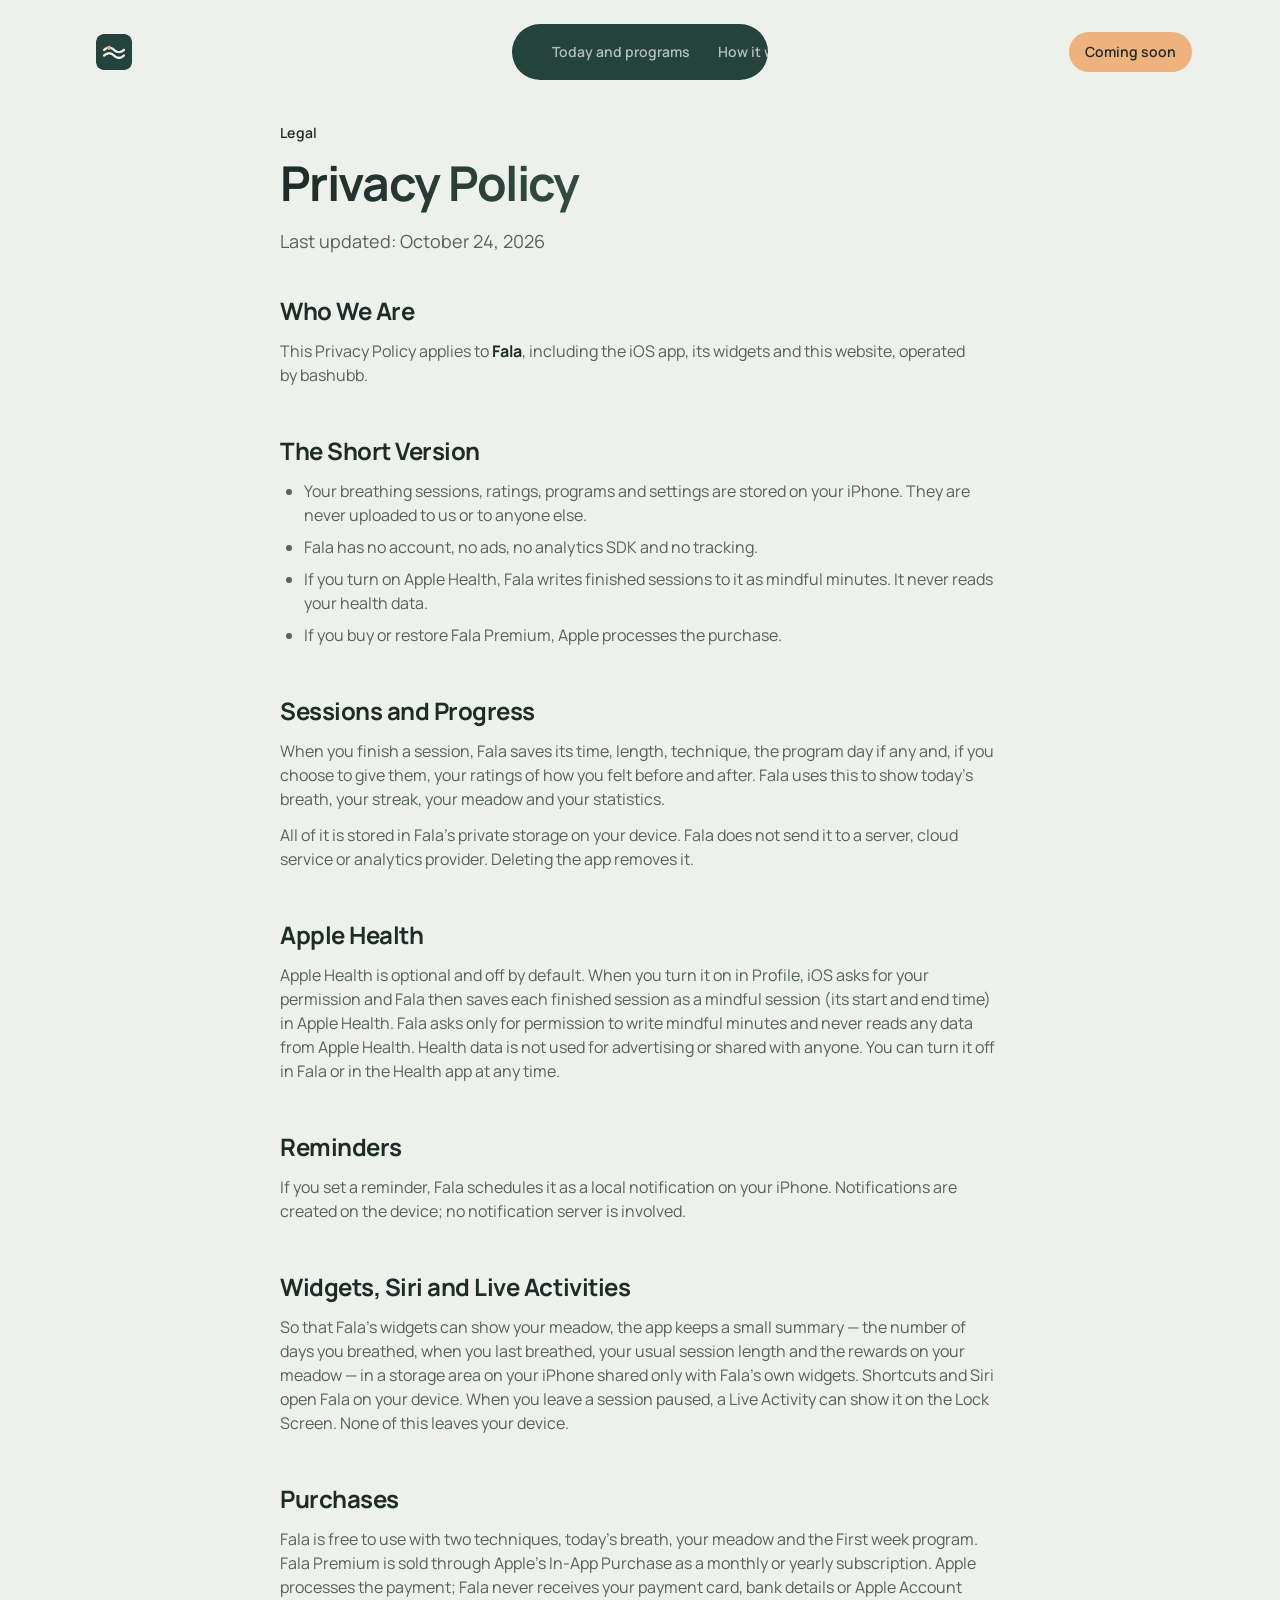
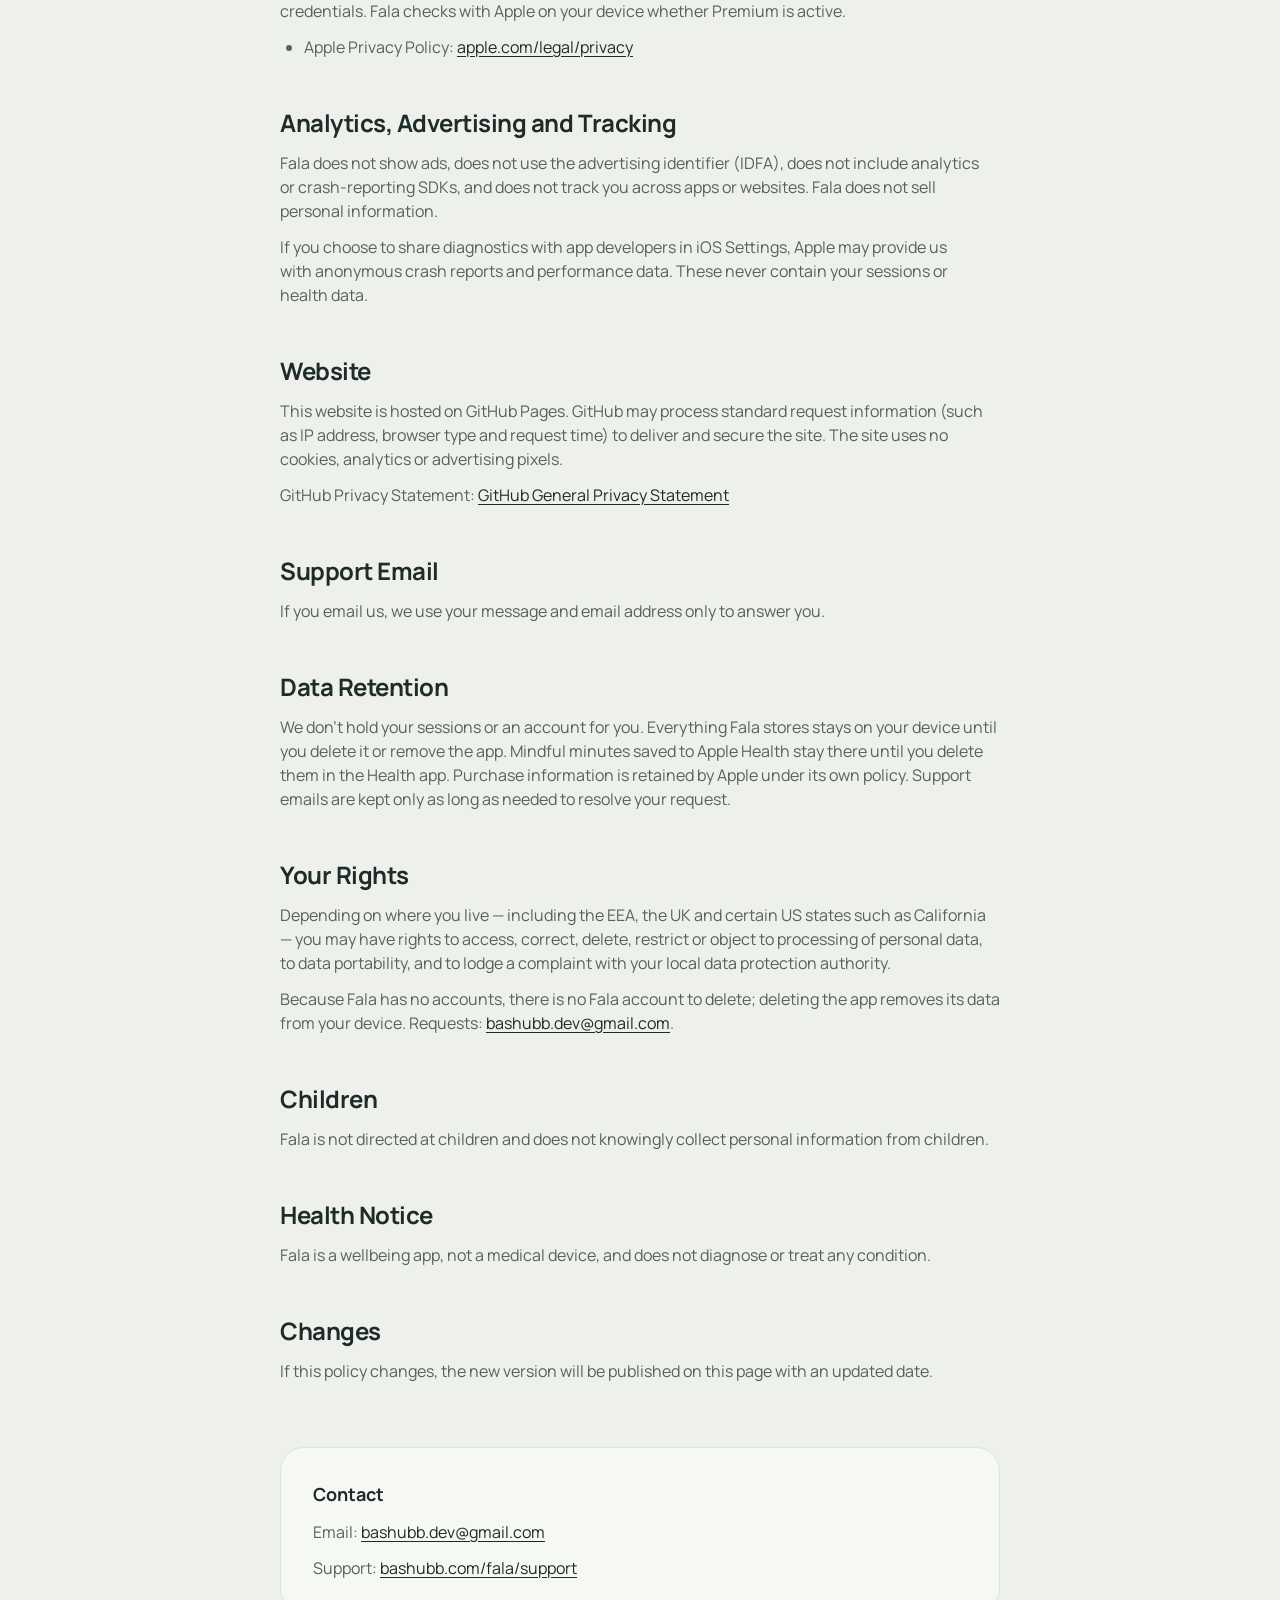
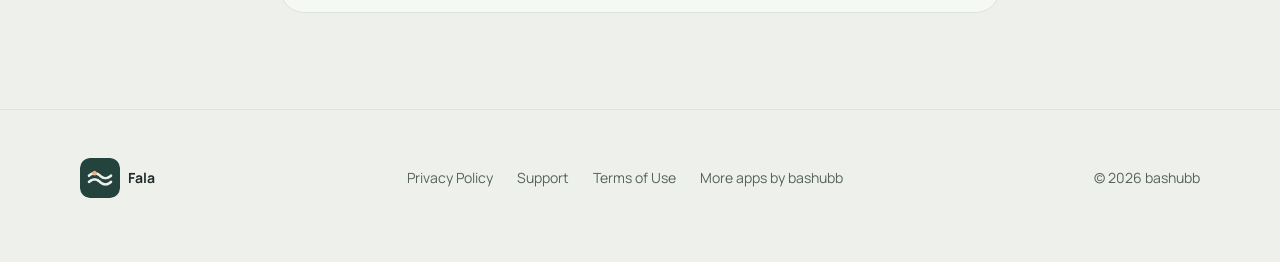
==== docs/privacy/index.html @ 53b44bcd "Fala website: landing, privacy and support Coming-soon page for bashubb.com/fala/ on the shared land" ====
<!doctype html>
<html lang="en" class="no-js" data-store="soon">
<head>
<meta charset="utf-8">
<meta name="viewport" content="width=device-width, initial-scale=1">
<title>Privacy Policy | Fala</title>
<meta name="description" content="How Fala handles your breathing sessions (on your iPhone only), Apple Health, reminders, purchases and website data.">
<link rel="canonical" href="https://bashubb.com/fala/privacy/">
<meta property="og:type" content="website">
<meta property="og:site_name" content="Fala">
<meta property="og:title" content="Privacy Policy | Fala">
<meta property="og:description" content="Your sessions stay on your iPhone. No account, no ads, no tracking.">
<meta property="og:url" content="https://bashubb.com/fala/privacy/">
<meta property="og:image" content="https://bashubb.com/fala/assets/icon-512.png">
<meta name="twitter:card" content="summary">
<link rel="icon" href="../assets/fav/favicon-32.png" type="image/png" sizes="32x32">
<link rel="icon" href="../assets/fav/favicon-48.png" type="image/png" sizes="48x48">
<link rel="icon" href="../assets/fav/favicon-192.png" type="image/png" sizes="192x192">
<link rel="apple-touch-icon" href="../assets/fav/apple-touch-icon.png">
<meta name="theme-color" content="#edf0eb">
<link rel="preload" href="../assets/fonts/manrope-latin.woff2" as="font" type="font/woff2" crossorigin>
<link rel="stylesheet" href="../assets/landing.css?v=1">
<link rel="stylesheet" href="../assets/fala.css?v=1">
</head>
<body>
<a class="skip" href="#main">Skip to content</a>
<svg width="0" height="0" style="position:absolute" aria-hidden="true"><symbol id="i-apple-logo" viewBox="0 0 256 256" fill="currentColor"><path d="M227,168a12,12,0,0,0-4.21-5.09C207.25,152.22,204,133.68,204,120c0-16.17,12.68-30.6,20.25-37.76a12,12,0,0,0,0-17.43C210.89,52.17,188.81,44,168,44a76.29,76.29,0,0,0-40,11.37,75.59,75.59,0,0,0-93.58,11A78.64,78.64,0,0,0,12,123.51,131,131,0,0,0,53.43,216,43.81,43.81,0,0,0,83.6,228h87.69a43.87,43.87,0,0,0,32.05-13.85,127.63,127.63,0,0,0,18.4-25.39c1.57-2.88,3-5.71,4.14-8.41C227.47,176.67,229.12,172.87,227,168Zm-41.23,29.82A19.78,19.78,0,0,1,171.29,204H83.6a19.85,19.85,0,0,1-13.7-5.42A107.18,107.18,0,0,1,36,122.88,54.49,54.49,0,0,1,51.5,83.28,50.86,50.86,0,0,1,88,68h.72A51.5,51.5,0,0,1,120.48,79.4a12,12,0,0,0,15,0A51.41,51.41,0,0,1,168,68a67.24,67.24,0,0,1,29.88,7.4C186.26,89.66,180,105.13,180,120c0,23.33,7.47,42.89,21.25,56.19A103.3,103.3,0,0,1,185.76,197.81ZM128.75,13A43.83,43.83,0,0,1,142.17,1.51a12,12,0,0,1,11.64,21,19.84,19.84,0,0,0-6.11,5.24A12,12,0,0,1,128.75,13Z"/></symbol><symbol id="i-bell" viewBox="0 0 256 256" fill="currentColor"><path d="M225.29,165.93C216.61,151,212,129.57,212,104a84,84,0,0,0-168,0c0,25.58-4.59,47-13.27,61.93A20.08,20.08,0,0,0,30.66,186,19.77,19.77,0,0,0,48,196H84.18a44,44,0,0,0,87.64,0H208a19.77,19.77,0,0,0,17.31-10A20.08,20.08,0,0,0,225.29,165.93ZM128,212a20,20,0,0,1-19.6-16h39.2A20,20,0,0,1,128,212ZM54.66,172C63.51,154,68,131.14,68,104a60,60,0,0,1,120,0c0,27.13,4.48,50,13.33,68Z"/></symbol><symbol id="i-chart-bar" viewBox="0 0 256 256" fill="currentColor"><path d="M224,196h-4V40a12,12,0,0,0-12-12H152a12,12,0,0,0-12,12V76H96A12,12,0,0,0,84,88v36H48a12,12,0,0,0-12,12v60H32a12,12,0,0,0,0,24H224a12,12,0,0,0,0-24ZM164,52h32V196H164Zm-56,48h32v96H108ZM60,148H84v48H60Z"/></symbol><symbol id="i-check" viewBox="0 0 256 256" fill="currentColor"><path d="M232.49,80.49l-128,128a12,12,0,0,1-17,0l-56-56a12,12,0,1,1,17-17L96,183,215.51,63.51a12,12,0,0,1,17,17Z"/></symbol><symbol id="i-device-mobile" viewBox="0 0 256 256" fill="currentColor"><path d="M176,12H80A28,28,0,0,0,52,40V216a28,28,0,0,0,28,28h96a28,28,0,0,0,28-28V40A28,28,0,0,0,176,12ZM76,76H180V180H76Zm4-40h96a4,4,0,0,1,4,4V52H76V40A4,4,0,0,1,80,36Zm96,184H80a4,4,0,0,1-4-4V204H180v12A4,4,0,0,1,176,220Z"/></symbol><symbol id="i-heartbeat" viewBox="0 0 256 256" fill="currentColor"><path d="M71.76,148H31.7a12,12,0,1,1,0-24H65.33l12.45-18.66a12,12,0,0,1,20,0l22,33,6-9a12,12,0,0,1,10-5.34h24a12,12,0,1,1,0,24h-17.6l-12.46,18.66a12,12,0,0,1-20,0l-22-33-6,9A12,12,0,0,1,71.76,148ZM177.91,36c-20.12,0-38,7.93-50.07,21.56C115.74,43.93,97.89,36,77.76,36A66,66,0,0,0,12.07,94.68,12,12,0,0,0,36,97.32,42,42,0,0,1,77.76,60c17.83,0,32.75,9.4,38.95,24.54a12,12,0,0,0,22.25,0C145.16,69.4,160.08,60,177.91,60A42.08,42.08,0,0,1,220,102c0,29.42-25.86,57.77-47.56,76.36a329,329,0,0,1-44.58,31.81c-10.87-6.45-35.37-22-56.51-42.73a12,12,0,1,0-16.84,17.12c30.39,29.81,66.15,49.2,67.66,50a12.06,12.06,0,0,0,11.39,0C138,232.14,244,174.34,244,102A66.12,66.12,0,0,0,177.91,36Z"/></symbol><symbol id="i-lock-simple" viewBox="0 0 256 256" fill="currentColor"><path d="M208,76H180V56A52,52,0,0,0,76,56V76H48A20,20,0,0,0,28,96V208a20,20,0,0,0,20,20H208a20,20,0,0,0,20-20V96A20,20,0,0,0,208,76ZM100,56a28,28,0,0,1,56,0V76H100ZM204,204H52V100H204Z"/></symbol><symbol id="i-moon" viewBox="0 0 256 256" fill="currentColor"><path d="M236.37,139.4a12,12,0,0,0-12-3A84.07,84.07,0,0,1,119.6,31.59a12,12,0,0,0-15-15A108.86,108.86,0,0,0,49.69,55.07,108,108,0,0,0,136,228a107.09,107.09,0,0,0,64.93-21.69,108.86,108.86,0,0,0,38.44-54.94A12,12,0,0,0,236.37,139.4Zm-49.88,47.74A84,84,0,0,1,68.86,69.51,84.93,84.93,0,0,1,92.27,48.29Q92,52.13,92,56A108.12,108.12,0,0,0,200,164q3.87,0,7.71-.27A84.79,84.79,0,0,1,186.49,187.14Z"/></symbol><symbol id="i-plant" viewBox="0 0 256 256" fill="currentColor"><path d="M255.62,51.65a12,12,0,0,0-11.27-11.27c-53.27-3.13-96.2,13.36-114.84,44.14-12.14,20-12.56,44.17-1.46,67.3a75.14,75.14,0,0,0-12.28,23l-12.66-12.66c7.19-16.77,6.43-34.11-2.4-48.69C86.73,90.36,54.89,78,15.55,80.27A12,12,0,0,0,4.28,91.55C2,130.89,14.36,162.73,37.45,176.71a49.76,49.76,0,0,0,26,7.27,57.54,57.54,0,0,0,22.7-4.87L112,205v23a12,12,0,0,0,24,0V198.51a51.63,51.63,0,0,1,9.49-29.95,76.82,76.82,0,0,0,32.1,7.39,64.91,64.91,0,0,0,33.89-9.46C242.25,147.85,258.76,104.92,255.62,51.65ZM49.88,156.18c-13.19-8-21.18-27.46-21.83-52.13,24.67.65,44.14,8.64,52.13,21.83a26,26,0,0,1,3.63,17L72.48,131.51a12,12,0,0,0-17,17l11.34,11.34A26.27,26.27,0,0,1,49.88,156.18ZM199.05,146c-10.66,6.45-23,7.67-35.81,3.76l37.25-37.24a12,12,0,0,0-17-17l-37.25,37.24C142.37,120,143.59,107.61,150,97c12.7-21,42.65-33,81.32-33H232C232.14,103,220.14,133.18,199.05,146Z"/></symbol><symbol id="i-plus" viewBox="0 0 256 256" fill="currentColor"><path d="M228,128a12,12,0,0,1-12,12H140v76a12,12,0,0,1-24,0V140H40a12,12,0,0,1,0-24h76V40a12,12,0,0,1,24,0v76h76A12,12,0,0,1,228,128Z"/></symbol><symbol id="i-sun" viewBox="0 0 256 256" fill="currentColor"><path d="M116,36V20a12,12,0,0,1,24,0V36a12,12,0,0,1-24,0Zm80,92a68,68,0,1,1-68-68A68.07,68.07,0,0,1,196,128Zm-24,0a44,44,0,1,0-44,44A44.05,44.05,0,0,0,172,128ZM51.51,68.49a12,12,0,1,0,17-17l-12-12a12,12,0,0,0-17,17Zm0,119-12,12a12,12,0,0,0,17,17l12-12a12,12,0,1,0-17-17ZM196,72a12,12,0,0,0,8.49-3.51l12-12a12,12,0,0,0-17-17l-12,12A12,12,0,0,0,196,72Zm8.49,115.51a12,12,0,0,0-17,17l12,12a12,12,0,0,0,17-17ZM48,128a12,12,0,0,0-12-12H20a12,12,0,0,0,0,24H36A12,12,0,0,0,48,128Zm80,80a12,12,0,0,0-12,12v16a12,12,0,0,0,24,0V220A12,12,0,0,0,128,208Zm108-92H220a12,12,0,0,0,0,24h16a12,12,0,0,0,0-24Z"/></symbol><symbol id="i-timer" viewBox="0 0 256 256" fill="currentColor"><path d="M128,44a96,96,0,1,0,96,96A96.11,96.11,0,0,0,128,44Zm0,168a72,72,0,1,1,72-72A72.08,72.08,0,0,1,128,212ZM164.49,99.51a12,12,0,0,1,0,17l-28,28a12,12,0,0,1-17-17l28-28A12,12,0,0,1,164.49,99.51ZM92,16A12,12,0,0,1,104,4h48a12,12,0,0,1,0,24H104A12,12,0,0,1,92,16Z"/></symbol><symbol id="i-vibrate" viewBox="0 0 256 256" fill="currentColor"><path d="M164,28H92A28,28,0,0,0,64,56V200a28,28,0,0,0,28,28h72a28,28,0,0,0,28-28V56A28,28,0,0,0,164,28Zm4,172a4,4,0,0,1-4,4H92a4,4,0,0,1-4-4V56a4,4,0,0,1,4-4h72a4,4,0,0,1,4,4Zm64-100v56a12,12,0,0,1-24,0V100a12,12,0,0,1,24,0ZM48,100v56a12,12,0,0,1-24,0V100a12,12,0,0,1,24,0Z"/></symbol><symbol id="i-waves" viewBox="0 0 256 256" fill="currentColor"><path d="M225.24,174.74a12,12,0,0,1-1.58,16.89C205.49,206.71,189.06,212,174.15,212c-19.76,0-36.86-9.29-51.88-17.44-25.06-13.62-44.86-24.37-74.61.3a12,12,0,1,1-15.32-18.48c42.25-35,75-17.23,101.39-2.92,25.06,13.61,44.86,24.37,74.61-.3A12,12,0,0,1,225.24,174.74Zm-16.9-57.59c-29.75,24.67-49.55,13.91-74.61.3-26.35-14.3-59.14-32.11-101.39,2.92a12,12,0,0,0,15.32,18.48c29.75-24.67,49.55-13.92,74.61-.3,15,8.15,32.12,17.44,51.88,17.44,14.91,0,31.34-5.29,49.51-20.36a12,12,0,0,0-15.32-18.48ZM47.66,82.84c29.75-24.67,49.55-13.92,74.61-.3,15,8.15,32.12,17.44,51.88,17.44,14.91,0,31.34-5.29,49.51-20.36a12,12,0,0,0-15.32-18.48c-29.75,24.67-49.55,13.92-74.61.3-26.35-14.3-59.14-32.11-101.39,2.93A12,12,0,1,0,47.66,82.84Z"/></symbol></svg>
<nav class="island" aria-label="Main navigation">
  <a class="brand" href="../"><img src="../assets/icon-128.png" alt="" width="28" height="28">Fala</a>
  <div class="links">
    <a href="../#two">Today and programs</a>
    <a href="../#how">How it works</a>
    <a href="../#techniques">Techniques</a>
    <a href="../#pricing">Pricing</a>
    <a href="../#faq">FAQ</a>
  </div>
  <span class="btn sm cta when-soon" aria-disabled="true">Coming soon</span>
  <a class="btn sm cta when-live" href="https://apps.apple.com/us/search?term=Fala%20breathing" data-store-link>Download</a>
  <button class="burger" type="button" aria-expanded="false" aria-controls="menu" aria-label="Open menu"><span></span><span></span></button>
</nav>
<div class="menu" id="menu">
  <a href="../#two">Today and programs</a>
  <a href="../#how">How it works</a>
  <a href="../#techniques">Techniques</a>
  <a href="../#pricing">Pricing</a>
  <a href="../#faq">FAQ</a>
  <a href="../support/">Support</a>
</div>

<main id="main" class="doc-page">
<section class="doc-head">
  <div class="wrap doc">
    <span class="eyebrow">Legal</span>
    <h1 class="hero-title">Privacy Policy</h1>
    <p class="lead">Last updated: October 24, 2026</p>
  </div>
</section>
<section class="doc-body">
  <div class="wrap doc">
<h2>Who We Are</h2>
<p>This Privacy Policy applies to <strong>Fala</strong>, including the iOS app, its widgets and this website, operated by bashubb.</p>
<h2>The Short Version</h2>
<ul>
<li>Your breathing sessions, ratings, programs and settings are stored on your iPhone. They are never uploaded to us or to anyone else.</li>
<li>Fala has no account, no ads, no analytics SDK and no tracking.</li>
<li>If you turn on Apple Health, Fala writes finished sessions to it as mindful minutes. It never reads your health data.</li>
<li>If you buy or restore Fala Premium, Apple processes the purchase.</li>
</ul>
<h2>Sessions and Progress</h2>
<p>When you finish a session, Fala saves its time, length, technique, the program day if any and, if you choose to give them, your ratings of how you felt before and after. Fala uses this to show today’s breath, your streak, your meadow and your statistics.</p>
<p>All of it is stored in Fala’s private storage on your device. Fala does not send it to a server, cloud service or analytics provider. Deleting the app removes it.</p>
<h2>Apple Health</h2>
<p>Apple Health is optional and off by default. When you turn it on in Profile, iOS asks for your permission and Fala then saves each finished session as a mindful session (its start and end time) in Apple Health. Fala asks only for permission to write mindful minutes and never reads any data from Apple Health. Health data is not used for advertising or shared with anyone. You can turn it off in Fala or in the Health app at any time.</p>
<h2>Reminders</h2>
<p>If you set a reminder, Fala schedules it as a local notification on your iPhone. Notifications are created on the device; no notification server is involved.</p>
<h2>Widgets, Siri and Live Activities</h2>
<p>So that Fala’s widgets can show your meadow, the app keeps a small summary — the number of days you breathed, when you last breathed, your usual session length and the rewards on your meadow — in a storage area on your iPhone shared only with Fala’s own widgets. Shortcuts and Siri open Fala on your device. When you leave a session paused, a Live Activity can show it on the Lock Screen. None of this leaves your device.</p>
<h2>Purchases</h2>
<p>Fala is free to use with two techniques, today’s breath, your meadow and the First week program. Fala Premium is sold through Apple’s In-App Purchase as a monthly or yearly subscription. Apple processes the payment; Fala never receives your payment card, bank details or Apple Account credentials. Fala checks with Apple on your device whether Premium is active.</p>
<ul>
<li>Apple Privacy Policy: <a href="https://www.apple.com/legal/privacy/" rel="noopener">apple.com/legal/privacy</a></li>
</ul>
<h2>Analytics, Advertising and Tracking</h2>
<p>Fala does not show ads, does not use the advertising identifier (IDFA), does not include analytics or crash-reporting SDKs, and does not track you across apps or websites. Fala does not sell personal information.</p>
<p>If you choose to share diagnostics with app developers in iOS Settings, Apple may provide us with anonymous crash reports and performance data. These never contain your sessions or health data.</p>
<h2>Website</h2>
<p>This website is hosted on GitHub Pages. GitHub may process standard request information (such as IP address, browser type and request time) to deliver and secure the site. The site uses no cookies, analytics or advertising pixels.</p>
<p>GitHub Privacy Statement: <a href="https://docs.github.com/en/site-policy/privacy-policies/github-general-privacy-statement" rel="noopener">GitHub General Privacy Statement</a></p>
<h2>Support Email</h2>
<p>If you email us, we use your message and email address only to answer you.</p>
<h2>Data Retention</h2>
<p>We don’t hold your sessions or an account for you. Everything Fala stores stays on your device until you delete it or remove the app. Mindful minutes saved to Apple Health stay there until you delete them in the Health app. Purchase information is retained by Apple under its own policy. Support emails are kept only as long as needed to resolve your request.</p>
<h2>Your Rights</h2>
<p>Depending on where you live — including the EEA, the UK and certain US states such as California — you may have rights to access, correct, delete, restrict or object to processing of personal data, to data portability, and to lodge a complaint with your local data protection authority.</p>
<p>Because Fala has no accounts, there is no Fala account to delete; deleting the app removes its data from your device. Requests: <a href="mailto:bashubb.dev@gmail.com">bashubb.dev@gmail.com</a>.</p>
<h2>Children</h2>
<p>Fala is not directed at children and does not knowingly collect personal information from children.</p>
<h2>Health Notice</h2>
<p>Fala is a wellbeing app, not a medical device, and does not diagnose or treat any condition.</p>
<h2>Changes</h2>
<p>If this policy changes, the new version will be published on this page with an updated date.</p>
<div class="contact">
<p><strong>Contact</strong></p>
<p>Email: <a href="mailto:bashubb.dev@gmail.com">bashubb.dev@gmail.com</a></p>
<p>Support: <a href="https://bashubb.com/fala/support/">bashubb.com/fala/support</a></p>
</div>
  </div>
</section>
</main>

<footer class="footer">
  <div class="wrap">
    <a class="brand" href="../"><img src="../assets/icon-128.png" alt="" width="24" height="24">Fala</a>
    <nav aria-label="Footer">
      <a href="../privacy/">Privacy Policy</a>
      <a href="../support/">Support</a>
      <a href="https://www.apple.com/legal/internet-services/itunes/dev/stdeula/">Terms of Use</a>
      <a href="https://bashubb.com/">More apps by bashubb</a>
    </nav>
    <span>© 2026 bashubb</span>
  </div>
</footer>
<script src="../assets/landing.js?v=1"></script>
</body>
</html>
---- docs/assets/landing.css ----
/* Shared landing system for bashubb app sites (Wipe, Ringbox, Tempo).
   Values follow the landing-page-design skill: Tailwind type scale, the
   2/4/8/12/16/24/32/40/48/64/80/96 spacing set, Tailwind radii, one easing.
   Each site sets its colours in theme.css. Keep this file identical across sites. */

@font-face {
  font-family: "Manrope";
  src: url("fonts/manrope-latin.woff2") format("woff2");
  font-weight: 200 800;
  font-display: swap;
  unicode-range: U+0000-00FF, U+0131, U+0152-0153, U+02BB-02BC, U+02C6, U+02DA, U+02DC, U+0304, U+0308, U+0329, U+2000-206F, U+20AC, U+2122, U+2191, U+2193, U+2212, U+2215, U+FEFF, U+FFFD;
}
@font-face {
  font-family: "Manrope";
  src: url("fonts/manrope-latin-ext.woff2") format("woff2");
  font-weight: 200 800;
  font-display: swap;
  unicode-range: U+0100-02BA, U+02BD-02C5, U+02C7-02CC, U+02CE-02D7, U+02DD-02FF, U+0304, U+0308, U+0329, U+1D00-1DBF, U+1E00-1E9F, U+1EF2-1EFF, U+2020, U+20A0-20AB, U+20AD-20C0, U+2113, U+2C60-2C7F, U+A720-A7FF;
}

:root {
  --s-25: 2px; --s-50: 4px; --s-75: 8px; --s-100: 12px; --s-200: 16px; --s-300: 24px;
  --s-400: 32px; --s-500: 40px; --s-600: 48px; --s-700: 64px; --s-800: 80px; --s-900: 96px;
  --ease: cubic-bezier(0.32, 0.72, 0, 1);
  --dur: 700ms;
  --wrap: 1120px;
  --gutter: var(--s-300);
}
@media (max-width: 640px) { :root { --gutter: var(--s-200); } }

*, *::before, *::after { box-sizing: border-box; }
html { -webkit-text-size-adjust: 100%; -webkit-tap-highlight-color: transparent; scroll-behavior: smooth; }
@media (prefers-reduced-motion: reduce) { html { scroll-behavior: auto; } }
body {
  margin: 0;
  background: var(--bg);
  color: var(--text);
  font-family: "Manrope", ui-rounded, system-ui, sans-serif;
  font-size: 16px; line-height: 24px;
  font-optical-sizing: auto;
  -webkit-font-smoothing: antialiased;
  overflow-x: clip;
}
img, video, svg { display: block; max-width: 100%; }
a { color: inherit; }
button { font: inherit; color: inherit; }
button, a, [role="button"], summary { touch-action: manipulation; }
button, .btn, .store-badge, .chip, summary { -webkit-user-select: none; user-select: none; -webkit-touch-callout: none; }
h1, h2, h3, p { margin: 0; }
h1, h2, h3 { text-wrap: balance; font-weight: 700; }
p, li, dd { text-wrap: pretty; }
::selection { background: var(--accent); color: var(--on-accent); }

:focus-visible { outline: 3px solid var(--focus, var(--accent)); outline-offset: 3px; border-radius: 8px; }

.skip {
  position: fixed; left: var(--s-200); top: var(--s-200); z-index: 100;
  padding: var(--s-75) var(--s-100); border-radius: 9999px;
  background: var(--text); color: var(--bg); font-weight: 600; text-decoration: none;
  transform: translateY(-200%); transition: transform var(--dur) var(--ease);
}
.skip:focus { transform: none; }

.wrap { width: min(100% - 2 * var(--gutter), var(--wrap)); margin-inline: auto; }
.center { text-align: center; }
.center .lead, .center h2 { margin-inline: auto; }

section { position: relative; }
.pad { padding-block: var(--s-900); }
@media (max-width: 640px) { .pad { padding-block: var(--s-700); } }

/* Type */
.eyebrow {
  display: inline-block; margin-bottom: var(--s-200);
  font-size: 14px; line-height: 20px; font-weight: 600; letter-spacing: 0.02em;
  color: var(--accent-text, var(--muted));
}
.hero-title {
  max-width: 680px;
  font-size: 60px; line-height: 1; letter-spacing: -0.035em; font-weight: 700;
  background: linear-gradient(90deg, var(--h-from), var(--h-to));
  -webkit-background-clip: text; background-clip: text; color: transparent;
  padding-bottom: 0.16em; margin-bottom: -0.08em;
}
@media (max-width: 900px) { .hero-title { font-size: 48px; } }
@media (max-width: 480px) { .hero-title { font-size: 36px; line-height: 40px; letter-spacing: -0.03em; } }
h2.title { max-width: 760px; font-size: 48px; line-height: 1; letter-spacing: -0.03em; }
@media (max-width: 900px) { h2.title { font-size: 36px; line-height: 40px; } }
@media (max-width: 480px) { h2.title { font-size: 30px; line-height: 36px; } }
h3 { font-size: 20px; line-height: 28px; letter-spacing: -0.01em; }
.lead { max-width: 680px; margin-top: var(--s-300); font-size: 18px; line-height: 28px; color: var(--muted); }
@media (max-width: 480px) { .lead { font-size: 16px; line-height: 24px; } }
.small { font-size: 14px; line-height: 20px; color: var(--muted); }

/* Buttons */
.btn {
  display: inline-flex; align-items: center; justify-content: center; gap: var(--s-75);
  min-height: 44px; padding: var(--s-75) var(--s-100);
  border: 0; border-radius: 9999px; cursor: pointer; text-decoration: none;
  font-size: 16px; line-height: 24px; font-weight: 600;
  background: var(--btn-bg, var(--text)); color: var(--btn-fg, var(--bg));
  transition: transform var(--dur) var(--ease), background-color var(--dur) var(--ease), opacity var(--dur) var(--ease);
}
@media (hover: hover) and (pointer: fine) { .btn:hover { transform: translateY(-2px); } }
.btn:active { transform: scale(0.98); transition-duration: 120ms; }
.btn svg { width: 20px; height: 20px; }
.btn.sm { min-height: 40px; font-size: 14px; line-height: 20px; padding: var(--s-75) var(--s-200); }
.btn[aria-disabled="true"] { cursor: default; background: var(--soon-bg); color: var(--soon-fg); }
@media (hover: hover) and (pointer: fine) { .btn[aria-disabled="true"]:hover { transform: none; } }

.store-badge { display: inline-flex; border-radius: 12px; transition: transform var(--dur) var(--ease), opacity var(--dur) var(--ease); }
.store-badge img { height: 52px; width: auto; }
@media (hover: hover) and (pointer: fine) { .store-badge:hover { transform: translateY(-2px); } }
.store-badge:active { transform: scale(0.98); }

.cta-row { display: flex; flex-wrap: wrap; align-items: center; gap: var(--s-200); margin-top: var(--s-400); }
.proof { display: flex; flex-wrap: wrap; gap: var(--s-75) var(--s-300); margin: var(--s-300) 0 0; padding: 0; list-style: none; font-size: 14px; line-height: 20px; color: var(--muted); }
.proof li { display: inline-flex; align-items: center; gap: var(--s-75); }
.proof svg { width: 20px; height: 20px; color: var(--accent-text, var(--text)); }

/* Store status: <html data-store="soon|live"> */
[data-store="soon"] .when-live, [data-store="live"] .when-soon { display: none !important; }

/* Fluid island nav */
.island {
  position: fixed; top: calc(var(--s-300) + env(safe-area-inset-top, 0px)); left: 50%; z-index: 50;
  transform: translateX(-50%);
  display: flex; align-items: center; gap: var(--s-75);
  width: max-content; max-width: calc(100% - 2 * var(--gutter));
  padding: var(--s-50) var(--s-75) var(--s-50) var(--s-100);
  border-radius: 9999px; border: 1px solid var(--glass-line);
  background: var(--glass); -webkit-backdrop-filter: blur(20px) saturate(1.6); backdrop-filter: blur(20px) saturate(1.6);
  transition: top 600ms var(--ease), border-radius 600ms var(--ease), padding 600ms var(--ease), background-color 600ms var(--ease), box-shadow 600ms var(--ease);
}
.island .brand { display: inline-flex; align-items: center; gap: var(--s-75); margin-right: var(--s-200); font-weight: 700; text-decoration: none; letter-spacing: -0.01em; }
.island .brand img { width: 36px; height: 36px; border-radius: 10px; }
.island .links { display: flex; gap: var(--s-50); }
.island .links a {
  padding: var(--s-75) var(--s-100); border-radius: 9999px; text-decoration: none;
  font-size: 14px; line-height: 20px; font-weight: 600; color: var(--muted);
  transition: color var(--dur) var(--ease), background-color var(--dur) var(--ease);
}
@media (hover: hover) and (pointer: fine) { .island .links a:hover { color: var(--text); background: var(--glass-hover); } }
.island .links a[aria-current="true"] { color: var(--text); background: var(--glass-hover); }
.island .cta { margin-left: var(--s-75); }
.burger { display: none; position: relative; width: 40px; height: 40px; border: 0; border-radius: 9999px; background: var(--glass-hover); cursor: pointer; }
.burger span { position: absolute; left: 12px; width: 16px; height: 2px; border-radius: 2px; background: var(--text); transition: transform var(--dur) var(--ease); }
.burger span:nth-child(1) { top: 15px; }
.burger span:nth-child(2) { top: 23px; }
.burger[aria-expanded="true"] span:nth-child(1) { transform: translateY(4px) rotate(45deg); }
.burger[aria-expanded="true"] span:nth-child(2) { transform: translateY(-4px) rotate(-45deg); }
@media (max-width: 820px) {
  .island .links, .island .cta { display: none; }
  .island { gap: var(--s-200); }
  .burger { display: block; }
}
.menu {
  position: fixed; inset: 0; z-index: 40;
  display: flex; flex-direction: column; justify-content: center; gap: var(--s-200);
  padding: var(--s-900) var(--s-400);
  background: var(--menu-bg); -webkit-backdrop-filter: blur(64px); backdrop-filter: blur(64px);
  opacity: 0; visibility: hidden;
  transition: opacity var(--dur) var(--ease), visibility 0s linear var(--dur);
}
.menu.open { opacity: 1; visibility: visible; transition: opacity var(--dur) var(--ease), visibility 0s; }
.menu a { font-size: 36px; line-height: 40px; font-weight: 700; letter-spacing: -0.02em; text-decoration: none; transform: translateY(48px); opacity: 0; transition: transform var(--dur) var(--ease), opacity var(--dur) var(--ease); }
.menu.open a { transform: none; opacity: 1; }
.menu.open a:nth-child(1) { transition-delay: 100ms; }
.menu.open a:nth-child(2) { transition-delay: 150ms; }
.menu.open a:nth-child(3) { transition-delay: 200ms; }
.menu.open a:nth-child(4) { transition-delay: 250ms; }
.menu.open a:nth-child(5) { transition-delay: 300ms; }
.menu.open a:nth-child(6) { transition-delay: 350ms; }

/* Scroll reveal */
.reveal { opacity: 0; transform: translateY(64px); filter: blur(12px); transition: opacity 900ms var(--ease), transform 900ms var(--ease), filter 900ms var(--ease); }
.reveal.in { opacity: 1; transform: none; filter: none; }
.reveal.d1 { transition-delay: 100ms; } .reveal.d2 { transition-delay: 200ms; } .reveal.d3 { transition-delay: 300ms; }
.no-js .reveal { opacity: 1; transform: none; filter: none; }

/* Tagline reveal (B11) */
.tagline { max-width: 880px; font-size: 60px; line-height: 1; letter-spacing: -0.035em; font-weight: 700; }
@media (max-width: 900px) { .tagline { font-size: 48px; } }
@media (max-width: 480px) { .tagline { font-size: 36px; line-height: 40px; } }
.tagline .w { color: var(--text); opacity: 0.28; transition: opacity 800ms var(--ease), color 800ms var(--ease); }
.tagline .w.on { opacity: 1; }
.tagline .w.hl.on { color: var(--accent-text, var(--text)); }

/* Sticky scroll scenes. JS writes --p (0…1) on [data-scene]. */
.scene { position: relative; --p: 0; }
.scene-pin { position: sticky; top: 0; height: 100vh; height: 100svh; overflow: clip; }
.stage3d { perspective: 1400px; perspective-origin: 50% 40%; }
.stage3d .obj { transform-style: preserve-3d; will-change: transform; }

/* Cards */
.card { background: var(--surface); border: 1px solid var(--line); border-radius: 24px; padding: var(--s-400); }
@media (max-width: 480px) { .card { padding: var(--s-300); } }

.grid-3 { display: grid; grid-template-columns: repeat(3, 1fr); gap: var(--s-300); }
@media (max-width: 900px) { .grid-3 { grid-template-columns: 1fr; } }

/* Phone frame for real screenshots */
.phone {
  position: relative; aspect-ratio: 1320 / 2868; width: 260px;
  padding: 8px; border-radius: 48px; background: var(--phone, #111);
  box-shadow: 0 1px 2px rgba(0,0,0,0.12), 0 32px 64px -24px rgba(0,0,0,0.35);
}
.phone img, .phone video { width: 100%; height: 100%; object-fit: cover; border-radius: 40px; background: #fff; }

/* FAQ */
.faq { max-width: 760px; margin: var(--s-600) auto 0; }
.faq details { border-bottom: 1px solid var(--line); }
.faq summary {
  display: flex; align-items: center; justify-content: space-between; gap: var(--s-200);
  padding: var(--s-300) 0; cursor: pointer; list-style: none;
  font-size: 18px; line-height: 28px; font-weight: 600;
}
.faq summary::-webkit-details-marker { display: none; }
.faq summary svg { flex: none; width: 20px; height: 20px; color: var(--muted); transition: transform var(--dur) var(--ease); }
.faq details[open] summary svg { transform: rotate(45deg); }
.faq details > div { padding: 0 0 var(--s-300); color: var(--muted); max-width: 680px; }
@media (hover: hover) and (pointer: fine) { .faq summary:hover { color: var(--accent-text, var(--text)); } }

/* Footer */
.footer { padding: var(--s-600) 0 var(--s-700); border-top: 1px solid var(--line); font-size: 14px; line-height: 20px; color: var(--muted); }
.footer .wrap { display: flex; flex-wrap: wrap; align-items: center; justify-content: space-between; gap: var(--s-300); }
.footer nav { display: flex; flex-wrap: wrap; gap: var(--s-75) var(--s-300); }
.footer a { text-decoration: none; }
@media (hover: hover) and (pointer: fine) { .footer a:hover { color: var(--text); } }
.footer .brand { display: inline-flex; align-items: center; gap: var(--s-75); color: var(--text); font-weight: 700; }
.footer .brand img { width: 40px; height: 40px; border-radius: 10px; }

.icon { width: 24px; height: 24px; flex: none; }
.sr { position: absolute; width: 1px; height: 1px; overflow: hidden; clip: rect(0 0 0 0); white-space: nowrap; }

@media (prefers-reduced-motion: reduce) {
  .reveal { transform: none; filter: none; transition: opacity 400ms linear; }
  .menu a { transform: none; }
  .stage3d .obj, .stage3d .obj * { transition: none !important; }
}

/* Real 3D iPhone: a flattened Apple bezel front (iPhone 17 Pro / Pro Max proportions),
   a stack of body layers for the 8.75 mm edge, and a back with the camera plateau.
   JS (landing.js) builds the layers. Set --w for the width. */
.iphone {
  --w: 260px; --ar: 1428 / 2959; --depth: 0.112; --radius: 0.172;
  --edge-hi: #e4e4e2; --edge-mid: #b9b9b7; --edge-lo: #7e7e7c; --back: #d9d9d7; --back-lo: #c4c4c2; --back-hi: #ececea; --ring: #c9c9c7; --glass-panel: #e2e2e0;
  position: relative; width: var(--w); aspect-ratio: var(--ar); flex: none;
  transform-style: preserve-3d;
}
.iphone[data-finish="pro-max-silver"] { --ar: 1428 / 2959; --depth: 0.112; --radius: 0.172; }
.iphone[data-finish="pro-orange"] { --ar: 1318 / 2717; --depth: 0.122; --radius: 0.18; --edge-hi: #f6a77f; --edge-mid: #e3713c; --edge-lo: #a8401a; --back: #e2702f; --back-lo: #c95a1e; --back-hi: #f18a4c; --ring: #f09a66; --glass-panel: #e98852; }
.iphone[data-finish="pro-silver"] { --ar: 1318 / 2717; --depth: 0.122; --radius: 0.18; }
.iphone > .front, .iphone > .layer, .iphone > .back { position: absolute; top: 0; bottom: 0; left: 0.6%; right: 0.6%; border-radius: calc(var(--w) * var(--radius)); }
.iphone > .front { left: 0; right: 0; width: 100%; height: 100%; border-radius: 0; transform: translateZ(calc(var(--w) * var(--depth) / 2)); }
.iphone > .layer { background: var(--c, var(--edge-mid)); }
.iphone > .layer.shadow { box-shadow: 0 48px 80px -36px rgba(0, 0, 0, 0.45); }
.iphone > .back {
  transform: translateZ(calc(var(--w) * var(--depth) / -2 - 0.5px)) rotateY(180deg);
  overflow: hidden;
  background: linear-gradient(100deg, var(--back-lo) 0%, var(--back) 38%, var(--back-hi) 70%, var(--back) 100%);
}
/* iPhone 17 Pro: full width camera plateau, lenses in a triangle, flash and LiDAR, glass panel below */
.iphone > .back .plateau {
  position: absolute; left: 0; right: 0; top: 0; height: calc(var(--w) * 0.56);
  border-radius: calc(var(--w) * var(--radius)) calc(var(--w) * var(--radius)) calc(var(--w) * 0.11) calc(var(--w) * 0.11);
  background: linear-gradient(100deg, var(--back) 0%, var(--back-hi) 55%, var(--back) 100%);
  box-shadow: 0 calc(var(--w) * 0.014) calc(var(--w) * 0.04) rgba(0, 0, 0, 0.28), inset 0 -1px 0 rgba(255, 255, 255, 0.28);
}
.iphone > .back .lens {
  position: absolute; width: calc(var(--w) * 0.235); aspect-ratio: 1; border-radius: 50%;
  background: radial-gradient(circle at 50% 50%, #08080a 0 34%, #23252b 35% 47%, #0d0d10 48% 56%, var(--ring) 57% 100%);
  box-shadow: 0 calc(var(--w) * 0.01) calc(var(--w) * 0.025) rgba(0, 0, 0, 0.45), inset 0 0 0 calc(var(--w) * 0.004) rgba(255, 255, 255, 0.35);
}
.iphone > .back .lens::after { content: ""; position: absolute; left: 36%; top: 32%; width: 12%; height: 12%; border-radius: 50%; background: rgba(140, 170, 255, 0.55); filter: blur(1px); }
.iphone > .back .lens.a { left: calc(var(--w) * 0.055); top: calc(var(--w) * 0.04); }
.iphone > .back .lens.b { left: calc(var(--w) * 0.055); top: calc(var(--w) * 0.29); }
.iphone > .back .lens.c { left: calc(var(--w) * 0.285); top: calc(var(--w) * 0.165); }
.iphone > .back .flash { position: absolute; left: calc(var(--w) * 0.62); top: calc(var(--w) * 0.08); width: calc(var(--w) * 0.085); aspect-ratio: 1; border-radius: 50%; background: radial-gradient(circle, #fffdf6 0 45%, #e8dcc2 46% 100%); box-shadow: inset 0 0 0 1px rgba(0, 0, 0, 0.2); }
.iphone > .back .lidar { position: absolute; left: calc(var(--w) * 0.62); top: calc(var(--w) * 0.38); width: calc(var(--w) * 0.085); aspect-ratio: 1; border-radius: 50%; background: radial-gradient(circle, #1b1b1f 0 55%, #050506 56% 100%); }
.iphone > .back .mic { position: absolute; left: calc(var(--w) * 0.645); top: calc(var(--w) * 0.255); width: calc(var(--w) * 0.025); aspect-ratio: 1; border-radius: 50%; background: rgba(0, 0, 0, 0.55); }
.iphone > .back .glass { position: absolute; left: calc(var(--w) * 0.075); right: calc(var(--w) * 0.075); top: calc(var(--w) * 0.7); bottom: calc(var(--w) * 0.12); border-radius: calc(var(--w) * 0.07); background: var(--glass-panel); box-shadow: inset 0 0 0 1px rgba(0, 0, 0, 0.06); }

/* Which side faces the viewer is set from JS (data-side), so it never depends on backface-visibility support */
.iphone > .back { visibility: hidden; }
.iphone[data-side="back"] > .back { visibility: visible; }
.iphone[data-side="back"] > .front { visibility: hidden; }



/* iOS Safari's floating toolbar covers the bottom of the screen on touch devices */
:root { --ui-bottom: 0px; }
@media (pointer: coarse) { :root { --ui-bottom: calc(env(safe-area-inset-bottom, 0px) + 64px); } }

/* Touch devices: keep scrolling smooth. Blur filters and backdrop blur repaint every frame on phones */
@media (pointer: coarse) {
  .reveal { filter: none !important; transform: translateY(32px); transition: opacity 700ms var(--ease), transform 700ms var(--ease); }
  .reveal.in { transform: none; }
  .menu { -webkit-backdrop-filter: none; backdrop-filter: none; background: var(--bg); }
  .iphone > .layer:nth-child(odd):not(.shadow) { display: none; }
}


/* ===== Nav: a pill that morphs into a full-width bar =====
   The background is one full-width layer clipped to the pill's shape; on scroll the clip opens to the
   whole bar (clip-path animates smoothly) and the content row widens with it. */
.island:not(.solid) {
  --island-bg: var(--surface); --pill-t: 24px; --pill-s: 40vw; --pill-b: 0px; --row-w: auto;
  top: 0; left: 0; right: 0; transform: none; width: auto; max-width: none; border: 0; border-radius: 0; background: none;
  -webkit-backdrop-filter: none; backdrop-filter: none; box-shadow: none;
  display: flex; justify-content: center; padding: calc(env(safe-area-inset-top, 0px) + var(--s-300)) 0 0;
  pointer-events: none; transition: padding 700ms var(--ease);
}
.island:not(.solid)::before {
  content: ""; position: absolute; inset: 0; z-index: -1; background: var(--island-bg);
  clip-path: inset(var(--pill-t) var(--pill-s) var(--pill-b) var(--pill-s) round 9999px);
  transition: clip-path 700ms var(--ease);
}
.island:not(.solid)::after {
  content: ""; position: absolute; left: 0; right: 0; bottom: 0; height: 1px; background: var(--glass-line); opacity: 0; transition: opacity 700ms var(--ease);
}
.island-row { pointer-events: auto; display: flex; align-items: center; gap: var(--s-75); width: var(--row-w); max-width: calc(100vw - 2 * var(--gutter));
  padding: var(--s-75) var(--s-75) var(--s-75) var(--s-200); transition: width 700ms var(--ease), padding 700ms var(--ease); box-sizing: border-box; }
.island-row .links { transition: margin 700ms var(--ease); }
.island.docked:not(.solid) { padding-top: env(safe-area-inset-top, 0px); }
.island.docked:not(.solid)::before { clip-path: inset(0 0 0 0 round 0); }
.island.docked:not(.solid)::after { opacity: 1; }
.island.docked .island-row { padding-left: 0; padding-right: 0; }
.island.docked .island-row .links { margin-left: auto; }
@media (max-width: 820px) { .island.docked .island-row .burger { margin-left: auto; } }
@media (prefers-reduced-motion: reduce) { .island:not(.solid), .island:not(.solid)::before, .island-row { transition: none; } }
@media (max-width: 720px) { .island:not(.solid), .island:not(.solid)::before, .island-row { transition: none; } }
.settled { perspective: none !important; }

/* ===== Phones (portrait and landscape): their own layout =====
   The pinned scroll scenes are desktop only (.d-only). Phones get plain sections and
   auto advancing carousels (.m-only); each slide holds its picture and its text in one screen:
   stacked in portrait, side by side in landscape. Query kept in sync with Landing.phone in landing.js. */
:root { --nav-h: calc(56px + env(safe-area-inset-top, 0px)); --m-room: calc(100svh - var(--nav-h) - var(--ui-bottom)); }
@media (pointer: coarse) and (orientation: landscape) { :root { --ui-bottom: env(safe-area-inset-bottom, 0px); } }
.m-only { display: none; }
@media (max-width: 720px), (pointer: coarse) and (max-height: 540px) {
  .d-only { display: none !important; }
  .m-only { display: block; }
  .wrap { width: auto; margin-inline: max(var(--gutter), env(safe-area-inset-left, 0px)) max(var(--gutter), env(safe-area-inset-right, 0px)); }
  html { scroll-padding-top: var(--nav-h); }
}
@media (pointer: coarse) and (max-height: 540px) and (orientation: landscape) {
  .pad { padding-block: var(--s-600); }
  .hero-title { font-size: 36px; line-height: 40px; }
  h2.title, .tagline { font-size: 30px; line-height: 36px; }
  .lead { font-size: 16px; line-height: 24px; }
}

/* one picture plus its text */
.m-slide { display: grid; gap: var(--s-300); align-content: center; justify-items: center; text-align: center; }
.m-slide .m-txt { max-width: 520px; }
.m-slide .lead { margin-top: var(--s-100); margin-inline: auto; }
.m-vis { position: relative; display: grid; place-items: center; }
.m-vis .iphone { --w: calc(min(52svh, 480px) * 0.48); }
@media (orientation: landscape) {
  .m-slide { grid-template-columns: minmax(0, 1fr) minmax(0, 1.1fr); gap: var(--s-400); text-align: left; justify-items: start; }
  .m-slide .m-vis { justify-self: center; }
  .m-slide .m-txt { order: -1; }
  .m-slide .lead { margin-inline: 0; }
  .m-vis .iphone { --w: calc((var(--m-room) - var(--s-600)) * 0.48); }
}
.m-head { margin-bottom: var(--s-300); }
@media (orientation: landscape) and (max-height: 540px) { .m-head { margin-bottom: var(--s-200); } }

/* carousel: moves by itself in a loop (transform); a finger held still pauses it; vertical swipes scroll the page */
.m-car { position: relative; overflow: hidden; }
.m-track { display: flex; margin: 0; padding: 0; list-style: none; touch-action: pan-y; will-change: transform; -webkit-user-select: none; user-select: none; -webkit-touch-callout: none; }
.m-track img { -webkit-user-drag: none; pointer-events: none; }
.m-track > * { flex: 0 0 100%; min-width: 0; margin: 0; padding-inline: max(var(--gutter), env(safe-area-inset-left, 0px)) max(var(--gutter), env(safe-area-inset-right, 0px)); }
.m-dots { display: flex; justify-content: center; gap: var(--s-75); margin-top: var(--s-200); }
.m-dots button { position: relative; width: 8px; height: 8px; padding: 0; border: 0; border-radius: 9999px; background: var(--line); cursor: pointer; transition: width 500ms var(--ease), background-color 500ms var(--ease); }
.m-dots button::after { content: ""; position: absolute; inset: -18px -8px; }
.m-dots button[aria-current="true"] { width: 24px; background: var(--dot, var(--text)); }

/* a row that drifts sideways on its own (duplicated content, -50% loop) */
.m-marquee { overflow: hidden; -webkit-mask-image: linear-gradient(90deg, transparent, #000 8%, #000 92%, transparent); mask-image: linear-gradient(90deg, transparent, #000 8%, #000 92%, transparent); }
.m-marquee > div { display: flex; width: max-content; gap: var(--s-100); animation: m-drift var(--drift, 40s) linear infinite; animation-play-state: paused; }
.m-marquee.run > div { animation-play-state: running; }
@keyframes m-drift { to { transform: translate3d(-50%, 0, 0); } }
@media (prefers-reduced-motion: reduce) { .m-marquee { overflow-x: auto; } .m-marquee > div { animation: none; } }

/* Safari: a stretched flex parent overrides aspect-ratio and squashes the phone; give it its height outright */
.iphone { height: calc(var(--w) / (var(--ar))); }

/* ===== Phones: the motion film comes first, fills the screen and holds the page =====
   [data-film-intro]: plays once; only a hard swipe (or Skip) leaves it early; when it ends the page moves on. */
.film-intro { position: relative; height: 100vh; height: 100svh; overflow: hidden; background: var(--film-bg, #000); color: var(--film-fg, #fff); }
.film-intro video { position: absolute; inset: 0; width: 100%; height: 100%; object-fit: cover; transform: translate3d(0, calc(var(--tug, 0px) * -1), 0); transition: transform 400ms var(--ease); }
.film-intro.pulling video { transition: none; }
/* never the native play glyph; if autoplay is refused (Low Power Mode) a quiet "Tap to play" instead */
.film-intro video::-webkit-media-controls-start-playback-button { display: none !important; -webkit-appearance: none; }
.film-intro video::-webkit-media-controls { display: none !important; }
.film-intro::after { content: "Tap to play"; position: absolute; left: 50%; top: 50%; padding: var(--s-75) var(--s-200); border-radius: 9999px; background: rgba(0, 0, 0, 0.55); color: #fff;
  font-size: 14px; line-height: 20px; font-weight: 600; transform: translate(-50%, -50%); opacity: 0; pointer-events: none; transition: opacity 300ms var(--ease); }
.film-intro.tap::after { opacity: 1; }
.film-intro.held, .film-held .island { touch-action: none; overscroll-behavior: none; }
.film-intro-ui { position: absolute; left: 0; right: 0; bottom: calc(var(--s-300) + var(--ui-bottom)); display: grid; justify-items: center; gap: var(--s-100); pointer-events: none; }
.film-intro-hint { padding: var(--s-50) var(--s-100); border-radius: 9999px; background: rgba(0, 0, 0, 0.6); color: #fff; font-size: 12px; line-height: 16px; font-weight: 600; opacity: 0; transform: translateY(4px); transition: opacity 300ms var(--ease), transform 300ms var(--ease); }
.film-intro.pulling .film-intro-hint { opacity: 1; transform: none; }
.film-intro-skip { position: absolute; z-index: 2; top: calc(var(--nav-h) + var(--s-100)); right: max(var(--gutter), env(safe-area-inset-right, 0px)); min-height: 44px; padding: var(--s-75) var(--s-200); border: 0; border-radius: 9999px; background: rgba(0, 0, 0, 0.45); color: #fff; font-size: 14px; line-height: 20px; font-weight: 600; cursor: pointer; transition: opacity 300ms var(--ease), transform 120ms var(--ease); }
.film-intro-skip:active { transform: scale(0.96); }
.film-intro.done .film-intro-skip, .film-intro.done .film-intro-ui { opacity: 0; pointer-events: none; }

/* No play buttons on our films: hide the native start glyph iOS paints on a video that waits to play */
video::-webkit-media-controls-start-playback-button { display: none !important; -webkit-appearance: none; }
video::-webkit-media-controls-overlay-play-button { display: none !important; }
video:not([controls])::-webkit-media-controls { display: none !important; }

/* ===== Phones: one rhythm for every section =====
   64px above and below each section's content; a jump from the menu lands right under the bar,
   so every section starts the same distance below it. */
@media (max-width: 720px), (pointer: coarse) and (max-height: 540px) {
  html { scroll-padding-top: var(--nav-h) !important; }
  .m-sec, .pad, .tagline-band { padding-block: var(--s-700) !important; }
}
@media (pointer: coarse) and (max-height: 540px) and (orientation: landscape) {
  .m-sec, .pad, .tagline-band { padding-block: var(--s-600) !important; }
}

/* ===== Subpages (privacy, support): the same bar, type and colours, a readable column ===== */
.doc { max-width: 720px; }
.doc-head { padding: calc(var(--nav-h) + var(--s-700)) 0 var(--s-500); }
.doc-head .hero-title { font-size: 48px; line-height: 1; padding-bottom: 0.16em; }
.doc-head .eyebrow { display: inline-block; margin-bottom: var(--s-200); }
.doc-head .lead { margin-top: var(--s-200); }
.doc-body { padding: 0 0 var(--s-900); }
.doc-body h2 { margin: var(--s-600) 0 var(--s-100); font-size: 24px; line-height: 32px; letter-spacing: -0.02em; }
.doc-body h2:first-child { margin-top: 0; }
.doc-body h3 { margin: var(--s-400) 0 var(--s-75); font-size: 18px; line-height: 28px; }
.doc-body p, .doc-body li { color: var(--muted); }
.doc-body p + p, .doc-body ul + p, .doc-body p + ul { margin-top: var(--s-100); }
.doc-body ul { margin: var(--s-100) 0 0; padding-left: var(--s-300); display: grid; gap: var(--s-75); }
.doc-body strong { color: var(--text); font-weight: 700; }
.doc-body a { color: var(--accent-text, var(--text)); text-underline-offset: 3px; }
.doc-body .faq { max-width: none; margin: var(--s-100) 0 0; }
.doc-body .faq summary { font-weight: 600; }
.doc-body .contact { margin-top: var(--s-700); padding: var(--s-400); border-radius: 24px; background: var(--surface); border: 1px solid var(--line); }
.doc-body .contact p:first-child { color: var(--text); font-size: 18px; line-height: 28px; }
@media (max-width: 720px) {
  .doc-head { padding: calc(var(--nav-h) + var(--s-500)) 0 var(--s-400); }
  .doc-head .hero-title { font-size: 36px; line-height: 40px; }
  .doc-body { padding-bottom: var(--s-700); }
  .doc-body .contact { padding: var(--s-300); }
}

/* Language switch in the footer */
.footer .langs { display: flex; flex-wrap: wrap; gap: var(--s-50) var(--s-100); width: 100%; font-size: 14px; line-height: 20px; }
.footer .langs a { color: var(--muted); text-decoration: none; padding: var(--s-25) 0; }
.footer .langs a[aria-current="true"] { color: var(--text); font-weight: 700; }
@media (hover: hover) and (pointer: fine) { .footer .langs a:hover { color: var(--text); } }

/* Guides: a screenshot as a phone sized card, related links as a list of cards */
.doc-body .doc-shot { display: block; width: min(320px, 72vw); height: auto; margin: var(--s-500) auto; border-radius: 32px; border: 1px solid var(--line); }
.doc-body ol { margin: var(--s-100) 0 0; padding-left: var(--s-300); display: grid; gap: var(--s-75); }
.doc-body ol li { color: var(--muted); }
.doc-body .contact .cta-row { margin-top: var(--s-300); }
.doc-related { margin-top: var(--s-700); }
.doc-related ul { list-style: none; padding: 0; display: grid; gap: var(--s-100); }
.doc-related li a { display: block; padding: var(--s-200) var(--s-300); border-radius: 16px; background: var(--surface); border: 1px solid var(--line); color: var(--text); font-weight: 600; text-decoration: none; transition: border-color var(--dur) var(--ease); }
@media (hover: hover) and (pointer: fine) { .doc-related li a:hover { border-color: var(--accent-text, var(--text)); } }

/* A phone on its side: the portrait page in a frame, scaled to the height (see landing.js) */
.fit-host, .fit-host body { height: 100%; overflow: hidden; }
.fit-host body > *:not(.fit-frame) { display: none !important; }
.fit-host body { background: var(--bg); }
.fit-frame { position: fixed; left: 0; top: 0; border: 0; transform-origin: 0 0; background: var(--bg); box-shadow: 0 0 0 1px var(--line); }
---- docs/assets/fala.css ----
/* Fala theme (the app's palette: sage paper, deep green, one apricot accent) + page sections. Shared system: landing.css */
:root {
  --bg: #edf0eb;
  --bg-2: #e2ebdd;
  --surface: #f6f8f4;
  --text: #1e2b28;
  --muted: #55625e;
  --line: #dce5dd;
  --accent: #edb27e;
  --on-accent: #1e2b28;
  --accent-text: #1e2b28;
  --h-from: #1e2b28;
  --h-to: #4e7466;
  --deep: #24433d; --deep-2: #2e5049; --sage: #7f9e8d; --sage-3: #a9bfb1; --sage-2: #c9d6cc;
  --apricot: #edb27e; --apricot-soft: #f6e0cb; --mist: #dce5dd; --lilac: #e4dcea;
  --glass: #24433d;
  --glass-line: #24433d;
  --glass-hover: rgba(255, 255, 255, 0.12);
  --menu-bg: rgba(237, 240, 235, 0.9);
  --soon-bg: #24433d;
  --soon-fg: #edf0eb;
  --phone: #1e2b28;
  --focus: #24433d;
  color-scheme: light;
}
::selection { background: var(--apricot); color: var(--text); }

/* Deep green island, like the app's floating tab bar */
.island { color: #edf0eb; }
.island .links a { color: rgba(237, 240, 235, 0.72); }
@media (hover: hover) and (pointer: fine) { .island .links a:hover, .island .links a[aria-current="true"] { color: #edf0eb; } }
.island .cta[aria-disabled="true"] { background: var(--apricot); color: var(--text); }
.burger span { background: #edf0eb; }
.island:not(.solid) { --island-bg: #24433d; --glass-line: rgba(255, 255, 255, 0.1); }
.island .brand img { border-radius: 7px; }

.iphone > .layer.shadow { box-shadow: none; }

/* Hero */
.hero { padding: 168px 0 var(--s-900); }
.hero-grid { display: grid; grid-template-columns: 1.05fr 0.95fr; gap: var(--s-700); align-items: center; }
@media (max-width: 900px) { .hero { padding-top: 128px; } .hero-grid { grid-template-columns: 1fr; gap: var(--s-600); } }

/* The breath card: a dot walks the square, the square breathes, the phase counts down */
.breath-card {
  position: relative; aspect-ratio: 1 / 1.02; border-radius: 48px; background: var(--deep); color: #edf0eb; overflow: hidden;
  display: grid; grid-template-rows: auto 1fr auto; padding: var(--s-600); container-type: inline-size;
}
.breath-card .label { display: inline-flex; justify-self: start; align-items: center; gap: var(--s-75); padding: var(--s-75) var(--s-200); border-radius: 9999px; background: var(--deep-2); font-size: clamp(12px, 3.2cqw, 14px); line-height: 20px; font-weight: 600; color: var(--sage-2); white-space: nowrap; }
.breath-card .label i { width: 8px; height: 8px; border-radius: 9999px; background: var(--apricot); }
.breath-card .stage { position: relative; display: grid; place-items: center; }
.breath-card .box { position: relative; width: 52cqw; aspect-ratio: 1; }
.breath-card .lung { position: absolute; inset: 0; border-radius: 10%; background: var(--deep-2); transform: scale(0.62); transform-origin: 50% 50%; will-change: transform; }
.breath-card .track { position: absolute; inset: 0; border-radius: 6%; box-shadow: inset 0 0 0 2px #3e625a; }
.breath-card .count { position: absolute; inset: 0; display: grid; place-items: center; font-size: 14cqw; font-weight: 600; letter-spacing: -0.04em; font-variant-numeric: tabular-nums; color: #edf0eb; }
.breath-card .dot { position: absolute; left: 0; top: 0; width: 5cqw; height: 5cqw; margin: -2.5cqw 0 0 -2.5cqw; border-radius: 9999px; background: var(--apricot); will-change: transform; }
.breath-card .phase { display: flex; align-items: baseline; justify-content: space-between; gap: var(--s-200); }
.breath-card .phase b { font-size: clamp(28px, 10cqw, 56px); line-height: 1; font-weight: 600; letter-spacing: -0.03em; }
.breath-card .phase span { font-size: clamp(12px, 3.4cqw, 15px); line-height: 20px; color: var(--sage-3); text-align: right; }
.breath-card .rhythm { display: flex; gap: 6px; margin-top: var(--s-200); }
.breath-card .rhythm i { flex: 1; height: 4px; border-radius: 9999px; background: #3e625a; overflow: hidden; }
.breath-card .rhythm i::after { content: ""; display: block; height: 100%; background: var(--apricot); transform: scaleX(var(--f, 0)); transform-origin: 0 50%; }
@media (max-width: 480px) { .breath-card { padding: var(--s-400); border-radius: 40px; } }

/* Two ways in: today's breath and the programs */
.ways { margin-top: var(--s-600); display: grid; grid-template-columns: 1fr 1fr; gap: var(--s-300); }
@media (max-width: 900px) { .ways { grid-template-columns: 1fr; } }
.way { position: relative; overflow: hidden; display: flex; flex-direction: column; gap: var(--s-300); padding: var(--s-500) var(--s-500) 0; border-radius: 40px; background: var(--c); color: var(--text); transition: transform var(--dur) var(--ease); }
.way.dark { color: #edf0eb; }
@media (hover: hover) and (pointer: fine) { .way:hover { transform: translateY(-4px); } }
@media (max-width: 480px) { .way { padding: var(--s-300) var(--s-300) 0; border-radius: 32px; } }
.way-head { display: flex; align-items: center; gap: var(--s-200); }
.way-head h3 { font-size: 36px; line-height: 40px; letter-spacing: -0.03em; }
.way-ic { display: inline-flex; width: 56px; height: 56px; flex: none; align-items: center; justify-content: center; border-radius: 9999px; background: var(--text); color: #edf0eb; }
.way.dark .way-ic { background: var(--apricot); color: var(--text); }
.way-ic svg { width: 28px; height: 28px; }
.way-time { display: inline-block; margin-top: var(--s-50); padding: 2px var(--s-100); border-radius: 9999px; background: rgba(30, 43, 40, 0.1); font-size: 14px; line-height: 20px; font-weight: 700; }
.way.dark .way-time { background: rgba(237, 240, 235, 0.14); }
.way-steps { margin: 0; padding: 0; list-style: none; display: grid; gap: var(--s-100); }
.way-steps li { display: flex; gap: var(--s-100); align-items: center; font-weight: 600; }
.way-steps span { display: inline-flex; width: 28px; height: 28px; flex: none; align-items: center; justify-content: center; border-radius: 9999px; background: var(--text); color: #edf0eb; font-size: 14px; font-weight: 700; }
.way.dark .way-steps span { background: var(--apricot); color: var(--text); }
.way-best { font-size: 14px; line-height: 20px; color: rgba(30, 43, 40, 0.72); }
.way.dark .way-best { color: rgba(237, 240, 235, 0.72); }
.way-best b { color: inherit; margin-right: var(--s-50); }
.way-phone { margin-top: auto; height: 300px; display: flex; justify-content: center; clip-path: inset(-120px -120px 0 -120px); }
.way-phone .iphone { --w: 240px; margin-top: var(--s-300); }
@media (hover: hover) and (pointer: fine) { .way.in:hover .way-phone .iphone { transform: translateY(-10px); } }
.way-phone .iphone { transition: transform 1400ms var(--ease); }
@media (max-width: 720px) { .way-phone { height: 270px; } .way-phone .iphone { --w: min(56vw, 230px); } }

/* Prism: one iPhone that turns between the steps */
.prism-scene { height: 340vh; background: var(--bg-2); }
.prism-scene .scene-pin { display: grid; align-items: center; }
.prism-grid { display: grid; grid-template-columns: 1fr 1fr; gap: var(--s-700); align-items: center; }
.prism-view { height: var(--view-h, min(78vh, 680px)); perspective: 1600px; display: grid; place-items: center; }
.spin { --w: calc(var(--view-h, min(78vh, 680px)) * 0.46); }
.psteps { display: grid; }
.pstep { grid-area: 1 / 1; opacity: 0; transform: translateY(24px); filter: blur(8px); transition: opacity var(--dur) var(--ease), transform var(--dur) var(--ease), filter var(--dur) var(--ease); }
.pstep.on { opacity: 1; transform: none; filter: none; }
.num { display: inline-flex; width: 32px; height: 32px; margin-bottom: var(--s-200); align-items: center; justify-content: center; border-radius: 9999px; background: var(--deep); color: #edf0eb; font-weight: 700; font-size: 14px; }

/* Techniques: rhythm tiles */
.tiles { margin-top: var(--s-600); display: grid; grid-template-columns: repeat(3, minmax(0, 1fr)); gap: var(--s-300); }
@media (max-width: 900px) { .tiles { grid-template-columns: repeat(2, minmax(0, 1fr)); } }
.tile { border-radius: 32px; padding: var(--s-400); display: flex; flex-direction: column; gap: var(--s-100); min-height: 240px; background: var(--c, var(--surface)); transition: transform var(--dur) var(--ease); }
@media (hover: hover) and (pointer: fine) { .tile:hover { transform: translateY(-4px) rotate(-1deg); } }
.tile .big { font-size: 48px; line-height: 1; font-weight: 700; letter-spacing: -0.04em; font-variant-numeric: tabular-nums; margin-bottom: auto; }
.tile h3 { font-size: 22px; line-height: 28px; letter-spacing: -0.02em; margin-top: var(--s-300); }
.tile p { color: rgba(30, 43, 40, 0.72); font-size: 15px; line-height: 22px; }
.tile .tag { align-self: flex-start; padding: 2px var(--s-100); border-radius: 9999px; background: rgba(30, 43, 40, 0.1); font-size: 13px; line-height: 20px; font-weight: 700; }
.tile.dark { background: var(--deep); color: #edf0eb; }
.tile.dark p { color: rgba(237, 240, 235, 0.72); }
.tile.dark .tag { background: var(--apricot); color: var(--text); }

/* Tagline highlighter */
.tagline-band { padding-block: 160px; }
.tagline { line-height: 1.15; }
.tagline .w.hl { position: relative; z-index: 0; }
.tagline .w.hl::before { content: ""; position: absolute; z-index: -1; top: 0.1em; bottom: -0.02em; left: -0.12em; right: -0.18em; border-radius: 0.12em; background: var(--apricot); opacity: 0; transform: scaleX(0.6); transform-origin: 0 50%; transition: opacity 600ms var(--ease), transform 800ms var(--ease); }
.tagline .w.hl.on::before { opacity: 1; transform: none; }
@media (max-width: 640px) { .tagline-band { padding-block: var(--s-900); } }

/* Split sections: text + one iPhone */
.split { display: grid; grid-template-columns: 1fr 1fr; gap: var(--s-800); align-items: center; }
.split.flip > :first-child { order: 2; }
@media (max-width: 900px) { .split, .split.flip { grid-template-columns: 1fr; gap: var(--s-600); } .split.flip > :first-child { order: 0; } }
.split-phone { display: grid; place-items: center; }
.split-phone .iphone { --w: min(300px, 70vw); }
.chips { display: flex; flex-wrap: wrap; gap: var(--s-75); margin-top: var(--s-400); }
.chips span { display: inline-flex; align-items: center; gap: var(--s-75); padding: var(--s-75) var(--s-200); border-radius: 9999px; background: var(--c, var(--surface)); font-weight: 600; font-size: 14px; line-height: 20px; }
.chips svg { width: 16px; height: 16px; }
.chips .dark { background: var(--deep); color: #edf0eb; }
.facts { margin: var(--s-400) 0 0; padding: 0; list-style: none; display: grid; gap: var(--s-200); }
.facts li { display: grid; grid-template-columns: 40px 1fr; gap: var(--s-200); align-items: start; }
.facts li > span { display: inline-flex; width: 40px; height: 40px; align-items: center; justify-content: center; border-radius: 9999px; background: var(--deep); color: var(--apricot); }
.facts li > span svg { width: 20px; height: 20px; }
.facts b { display: block; font-size: 17px; line-height: 24px; }
.facts p { color: var(--muted); font-size: 15px; line-height: 22px; }

/* Pricing */
.plans { margin: var(--s-600) auto 0; max-width: 880px; display: grid; grid-template-columns: 1fr 1fr; gap: var(--s-300); }
.plan { border-radius: 32px; padding: var(--s-400); display: flex; flex-direction: column; gap: var(--s-200); text-align: left; background: var(--surface); }
.plan.plus { background: var(--deep); color: #edf0eb; }
.plan .price { font-size: 48px; line-height: 1; font-weight: 700; letter-spacing: -0.03em; }
.plan ul { margin: 0; padding: 0; list-style: none; display: grid; gap: var(--s-100); }
.plan li { display: flex; gap: var(--s-75); align-items: flex-start; }
.plan li svg { width: 18px; height: 18px; margin-top: 3px; flex: none; }
.plan.plus li svg { color: var(--apricot); }
.plan .note { font-size: 14px; line-height: 20px; color: rgba(237, 240, 235, 0.72); }

/* Final */
.final { background: var(--deep); color: #edf0eb; border-radius: 48px; padding: var(--s-900) var(--s-400); text-align: center; }
.final .hero-title { margin-inline: auto; --h-from: #edf0eb; --h-to: #a9bfb1; }
.final .lead { margin-inline: auto; color: rgba(237, 240, 235, 0.72); }
.final .cta-row { justify-content: center; }
.final .btn[aria-disabled="true"] { background: var(--apricot); color: var(--text); }
@media (max-width: 480px) { .final { padding: var(--s-700) var(--s-300); border-radius: 32px; } .final .hero-title { font-size: 30px; line-height: 36px; } }

.hero-title { padding-bottom: .16em; }

@media (prefers-reduced-motion: reduce) { .tile, .way { transition: none; } }

/* ===== Phones, portrait and landscape: their own layout (system in landing.css) ===== */
@media (max-width: 720px), (pointer: coarse) and (max-height: 540px) {
  .hero { padding: calc(var(--s-900) + 24px) 0 var(--s-700); }
  .breath-card { width: min(100%, calc(var(--m-room) * 0.62)); justify-self: center; }
  .plans { grid-template-columns: 1fr; gap: var(--s-200); margin-top: var(--s-400); }
  .plan { padding: var(--s-300); border-radius: 28px; }
  .plan .price { font-size: 36px; line-height: 40px; }
  .way-steps li { font-size: 14px; line-height: 20px; }
  .tiles { gap: var(--s-150, 12px); margin-top: var(--s-400); }
  .tile { min-height: 0; padding: var(--s-300); border-radius: 24px; }
  .tile .big { font-size: 34px; }
  .tile h3 { font-size: 18px; line-height: 24px; margin-top: var(--s-200); }
  .tile p { font-size: 13px; line-height: 18px; }
  .how-m { background: var(--bg-2); }
  .how-m h2.title { font-size: 30px; line-height: 36px; }
  .how-m .m-dots { --dot: var(--deep); }
  .how-m-grid { display: grid; gap: var(--s-300); justify-items: center; text-align: center; }
  .how-m .m-vis { perspective: 1400px; }
  .how-m .m-vis .iphone { --w: calc(min(46svh, 420px) * 0.48); }
  .how-m .m-car { width: 100%; }
  .how-m .m-txt > * { max-width: 520px; margin-inline: auto; }
  .how-m .lead { margin-top: var(--s-100); }
  .split-phone .iphone { --w: calc(min(52svh, 460px) * 0.48); }
}
@media (max-width: 720px) and (orientation: landscape), (pointer: coarse) and (max-height: 540px) and (orientation: landscape) {
  .hero { padding-top: var(--s-600); }
  .hero-grid { grid-template-columns: minmax(0, 1.2fr) minmax(0, 1fr); gap: var(--s-400); }
  .hero .hero-title { font-size: 30px; line-height: 36px; }
  .hero .lead { font-size: 14px; line-height: 20px; margin-top: var(--s-100); }
  .hero .cta-row { margin-top: var(--s-200); }
  .hero .proof { display: none; }
  .breath-card { width: calc(var(--m-room) - var(--s-600)); padding: var(--s-300); border-radius: 32px; }
  .ways, .plans, .split, .split.flip { grid-template-columns: 1fr 1fr; }
  .tiles { grid-template-columns: repeat(3, minmax(0, 1fr)); }
  .way-head h3 { font-size: 24px; line-height: 32px; }
  .way-phone { height: 200px; }
  .way-phone .iphone { --w: 160px; }
  .how-m-grid { grid-template-columns: auto minmax(0, 1fr); align-items: center; text-align: left; gap: var(--s-400); padding-inline: max(var(--gutter), env(safe-area-inset-left, 0px)) 0; }
  .how-m .m-vis .iphone { --w: calc((var(--m-room) - var(--s-600)) * 0.48); }
  .how-m .m-dots { justify-content: flex-start; padding-left: var(--gutter); }
  .how-m .m-txt > * { margin-inline: 0; }
  .split-phone .iphone { --w: calc((var(--m-room) - var(--s-600)) * 0.48); }
}
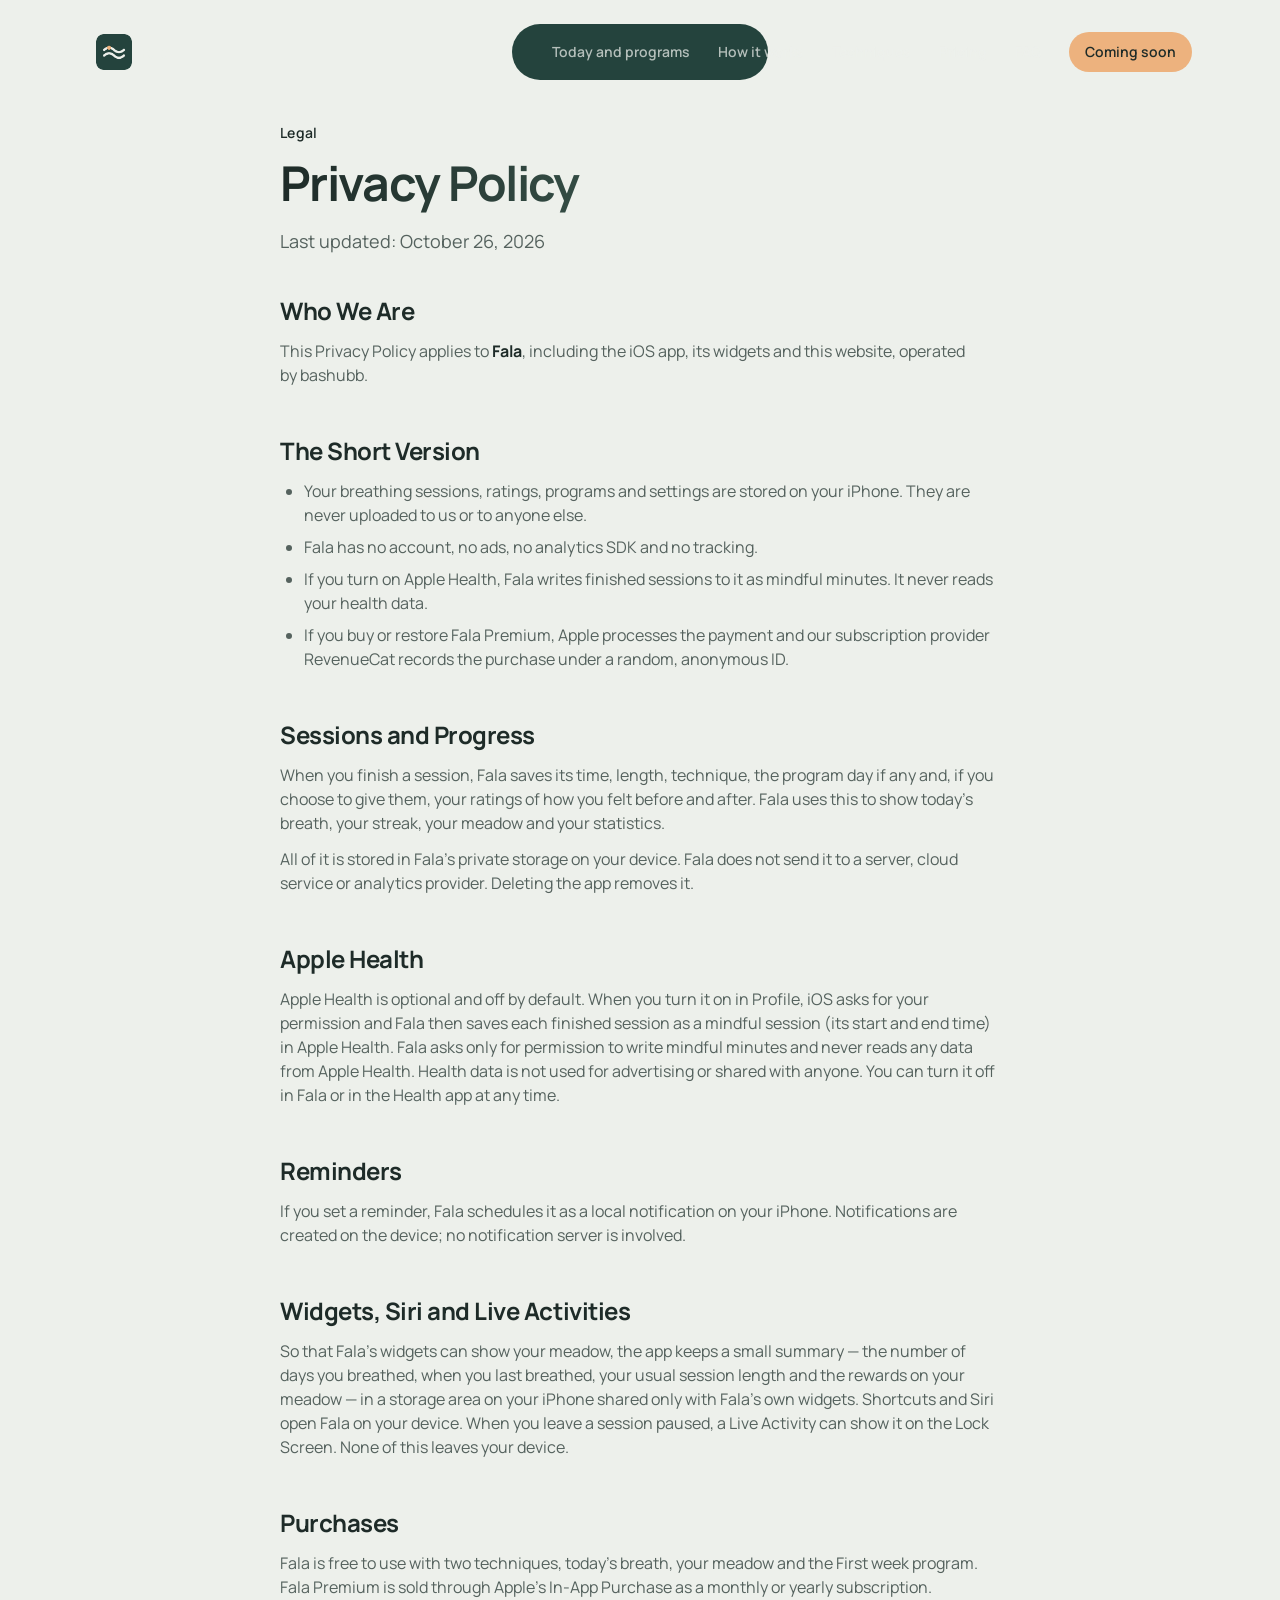
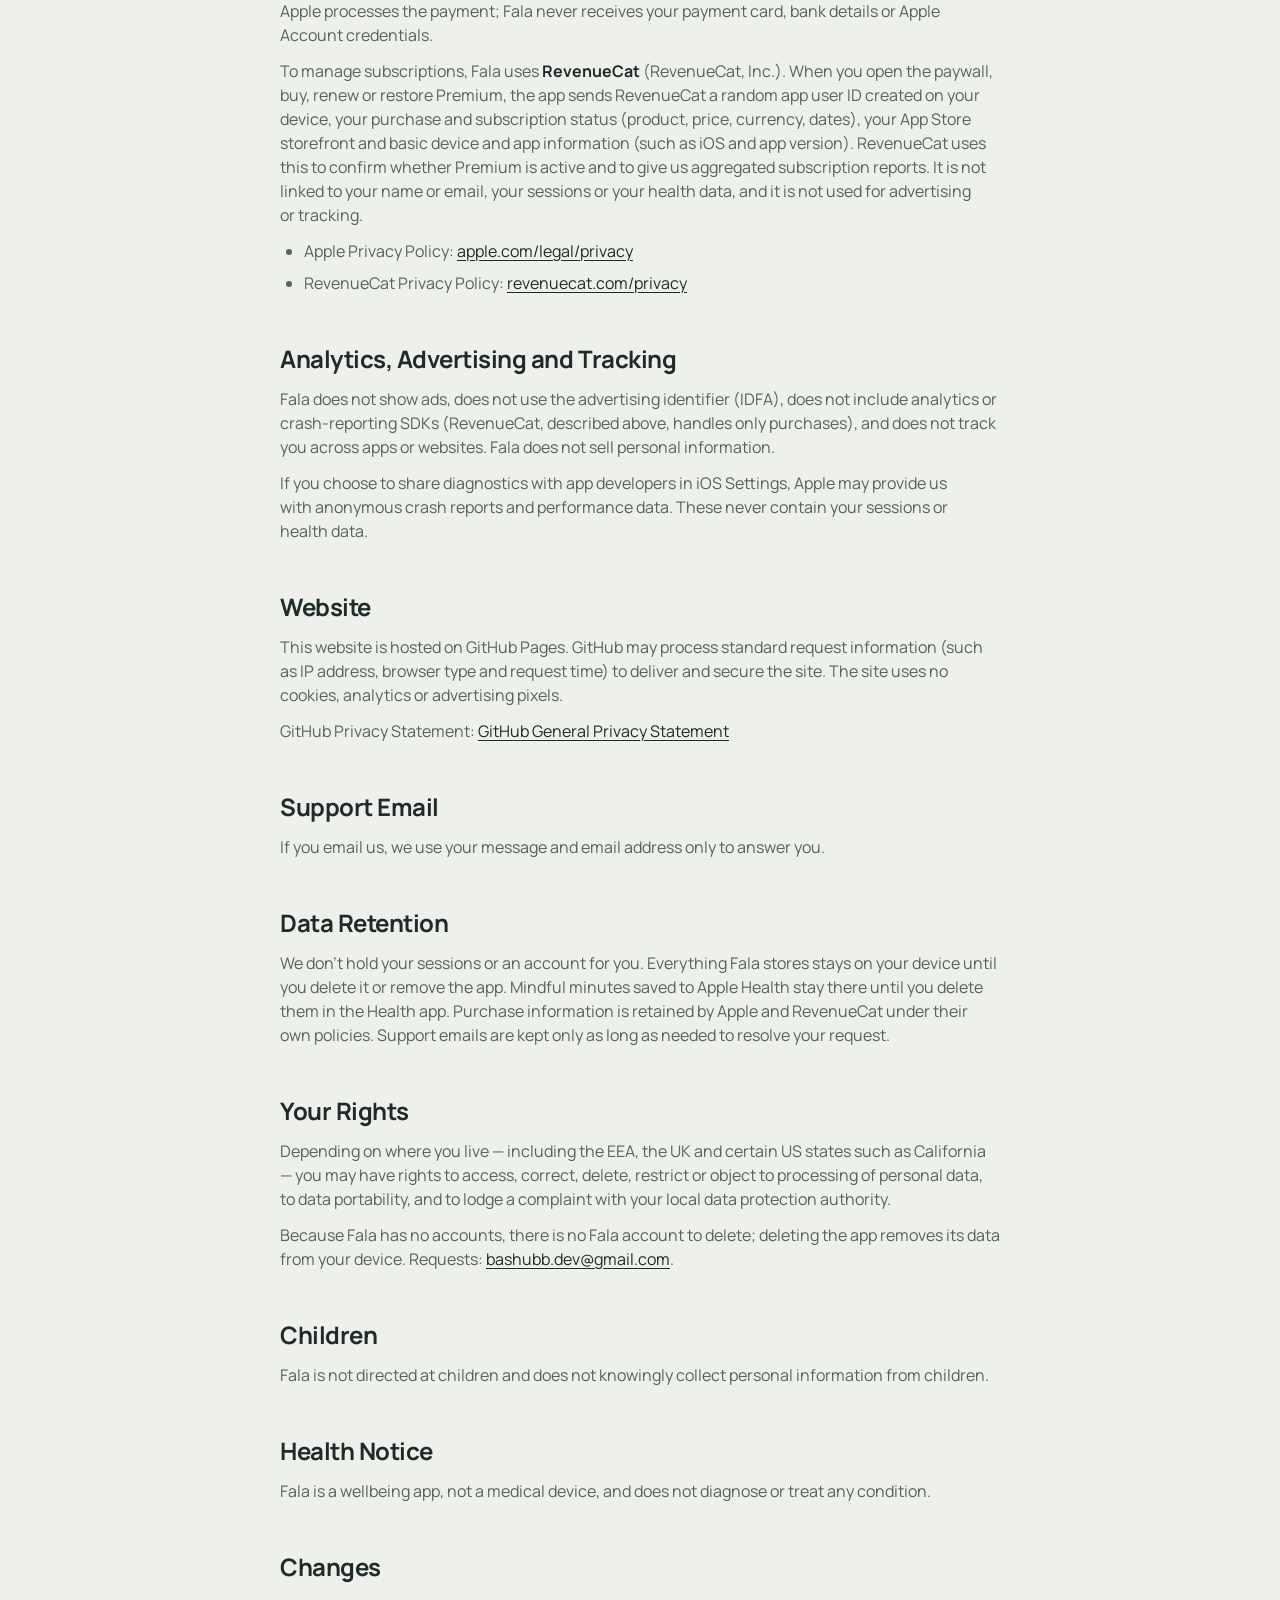
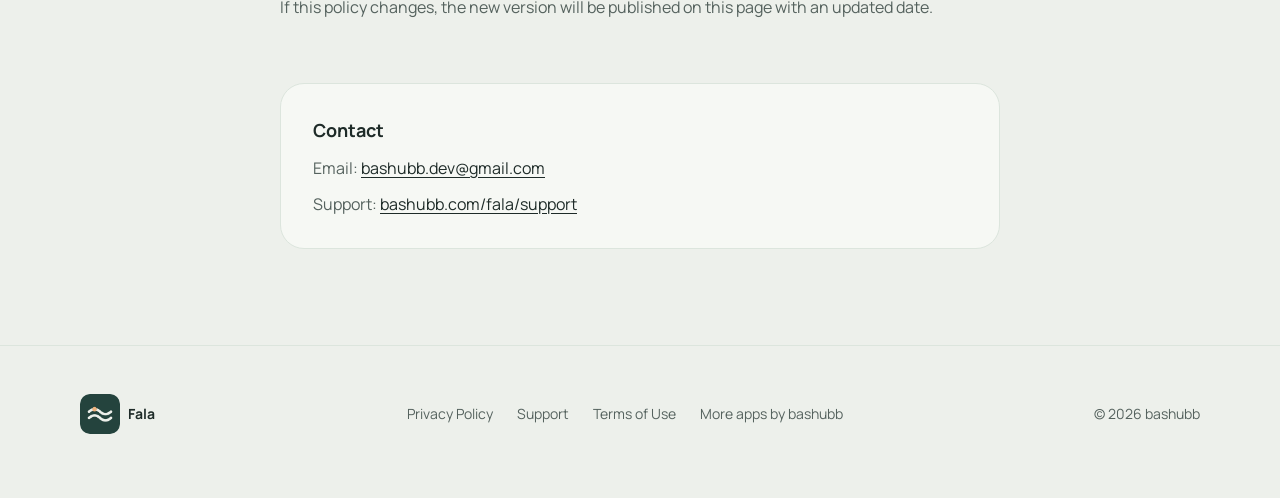
==== commit fdd6199c: "Privacy: RevenueCat for subscriptions; FAQ on what leaves the iPhone Co-Authored-By: Claude Opus 5.5" ====
--- a/docs/privacy/index.html
+++ b/docs/privacy/index.html
@@ -52,7 +52,7 @@
   <div class="wrap doc">
     <span class="eyebrow">Legal</span>
     <h1 class="hero-title">Privacy Policy</h1>
-    <p class="lead">Last updated: October 24, 2026</p>
+    <p class="lead">Last updated: October 26, 2026</p>
   </div>
 </section>
 <section class="doc-body">
@@ -64,7 +64,7 @@
 <li>Your breathing sessions, ratings, programs and settings are stored on your iPhone. They are never uploaded to us or to anyone else.</li>
 <li>Fala has no account, no ads, no analytics SDK and no tracking.</li>
 <li>If you turn on Apple Health, Fala writes finished sessions to it as mindful minutes. It never reads your health data.</li>
-<li>If you buy or restore Fala Premium, Apple processes the purchase.</li>
+<li>If you buy or restore Fala Premium, Apple processes the payment and our subscription provider RevenueCat records the purchase under a random, anonymous ID.</li>
 </ul>
 <h2>Sessions and Progress</h2>
 <p>When you finish a session, Fala saves its time, length, technique, the program day if any and, if you choose to give them, your ratings of how you felt before and after. Fala uses this to show today’s breath, your streak, your meadow and your statistics.</p>
@@ -76,12 +76,14 @@
 <h2>Widgets, Siri and Live Activities</h2>
 <p>So that Fala’s widgets can show your meadow, the app keeps a small summary — the number of days you breathed, when you last breathed, your usual session length and the rewards on your meadow — in a storage area on your iPhone shared only with Fala’s own widgets. Shortcuts and Siri open Fala on your device. When you leave a session paused, a Live Activity can show it on the Lock Screen. None of this leaves your device.</p>
 <h2>Purchases</h2>
-<p>Fala is free to use with two techniques, today’s breath, your meadow and the First week program. Fala Premium is sold through Apple’s In-App Purchase as a monthly or yearly subscription. Apple processes the payment; Fala never receives your payment card, bank details or Apple Account credentials. Fala checks with Apple on your device whether Premium is active.</p>
+<p>Fala is free to use with two techniques, today’s breath, your meadow and the First week program. Fala Premium is sold through Apple’s In-App Purchase as a monthly or yearly subscription. Apple processes the payment; Fala never receives your payment card, bank details or Apple Account credentials.</p>
+<p>To manage subscriptions, Fala uses <strong>RevenueCat</strong> (RevenueCat, Inc.). When you open the paywall, buy, renew or restore Premium, the app sends RevenueCat a random app user ID created on your device, your purchase and subscription status (product, price, currency, dates), your App Store storefront and basic device and app information (such as iOS and app version). RevenueCat uses this to confirm whether Premium is active and to give us aggregated subscription reports. It is not linked to your name or email, your sessions or your health data, and it is not used for advertising or tracking.</p>
 <ul>
 <li>Apple Privacy Policy: <a href="https://www.apple.com/legal/privacy/" rel="noopener">apple.com/legal/privacy</a></li>
+<li>RevenueCat Privacy Policy: <a href="https://www.revenuecat.com/privacy/" rel="noopener">revenuecat.com/privacy</a></li>
 </ul>
 <h2>Analytics, Advertising and Tracking</h2>
-<p>Fala does not show ads, does not use the advertising identifier (IDFA), does not include analytics or crash-reporting SDKs, and does not track you across apps or websites. Fala does not sell personal information.</p>
+<p>Fala does not show ads, does not use the advertising identifier (IDFA), does not include analytics or crash-reporting SDKs (RevenueCat, described above, handles only purchases), and does not track you across apps or websites. Fala does not sell personal information.</p>
 <p>If you choose to share diagnostics with app developers in iOS Settings, Apple may provide us with anonymous crash reports and performance data. These never contain your sessions or health data.</p>
 <h2>Website</h2>
 <p>This website is hosted on GitHub Pages. GitHub may process standard request information (such as IP address, browser type and request time) to deliver and secure the site. The site uses no cookies, analytics or advertising pixels.</p>
@@ -89,7 +91,7 @@
 <h2>Support Email</h2>
 <p>If you email us, we use your message and email address only to answer you.</p>
 <h2>Data Retention</h2>
-<p>We don’t hold your sessions or an account for you. Everything Fala stores stays on your device until you delete it or remove the app. Mindful minutes saved to Apple Health stay there until you delete them in the Health app. Purchase information is retained by Apple under its own policy. Support emails are kept only as long as needed to resolve your request.</p>
+<p>We don’t hold your sessions or an account for you. Everything Fala stores stays on your device until you delete it or remove the app. Mindful minutes saved to Apple Health stay there until you delete them in the Health app. Purchase information is retained by Apple and RevenueCat under their own policies. Support emails are kept only as long as needed to resolve your request.</p>
 <h2>Your Rights</h2>
 <p>Depending on where you live — including the EEA, the UK and certain US states such as California — you may have rights to access, correct, delete, restrict or object to processing of personal data, to data portability, and to lodge a complaint with your local data protection authority.</p>
 <p>Because Fala has no accounts, there is no Fala account to delete; deleting the app removes its data from your device. Requests: <a href="mailto:bashubb.dev@gmail.com">bashubb.dev@gmail.com</a>.</p>
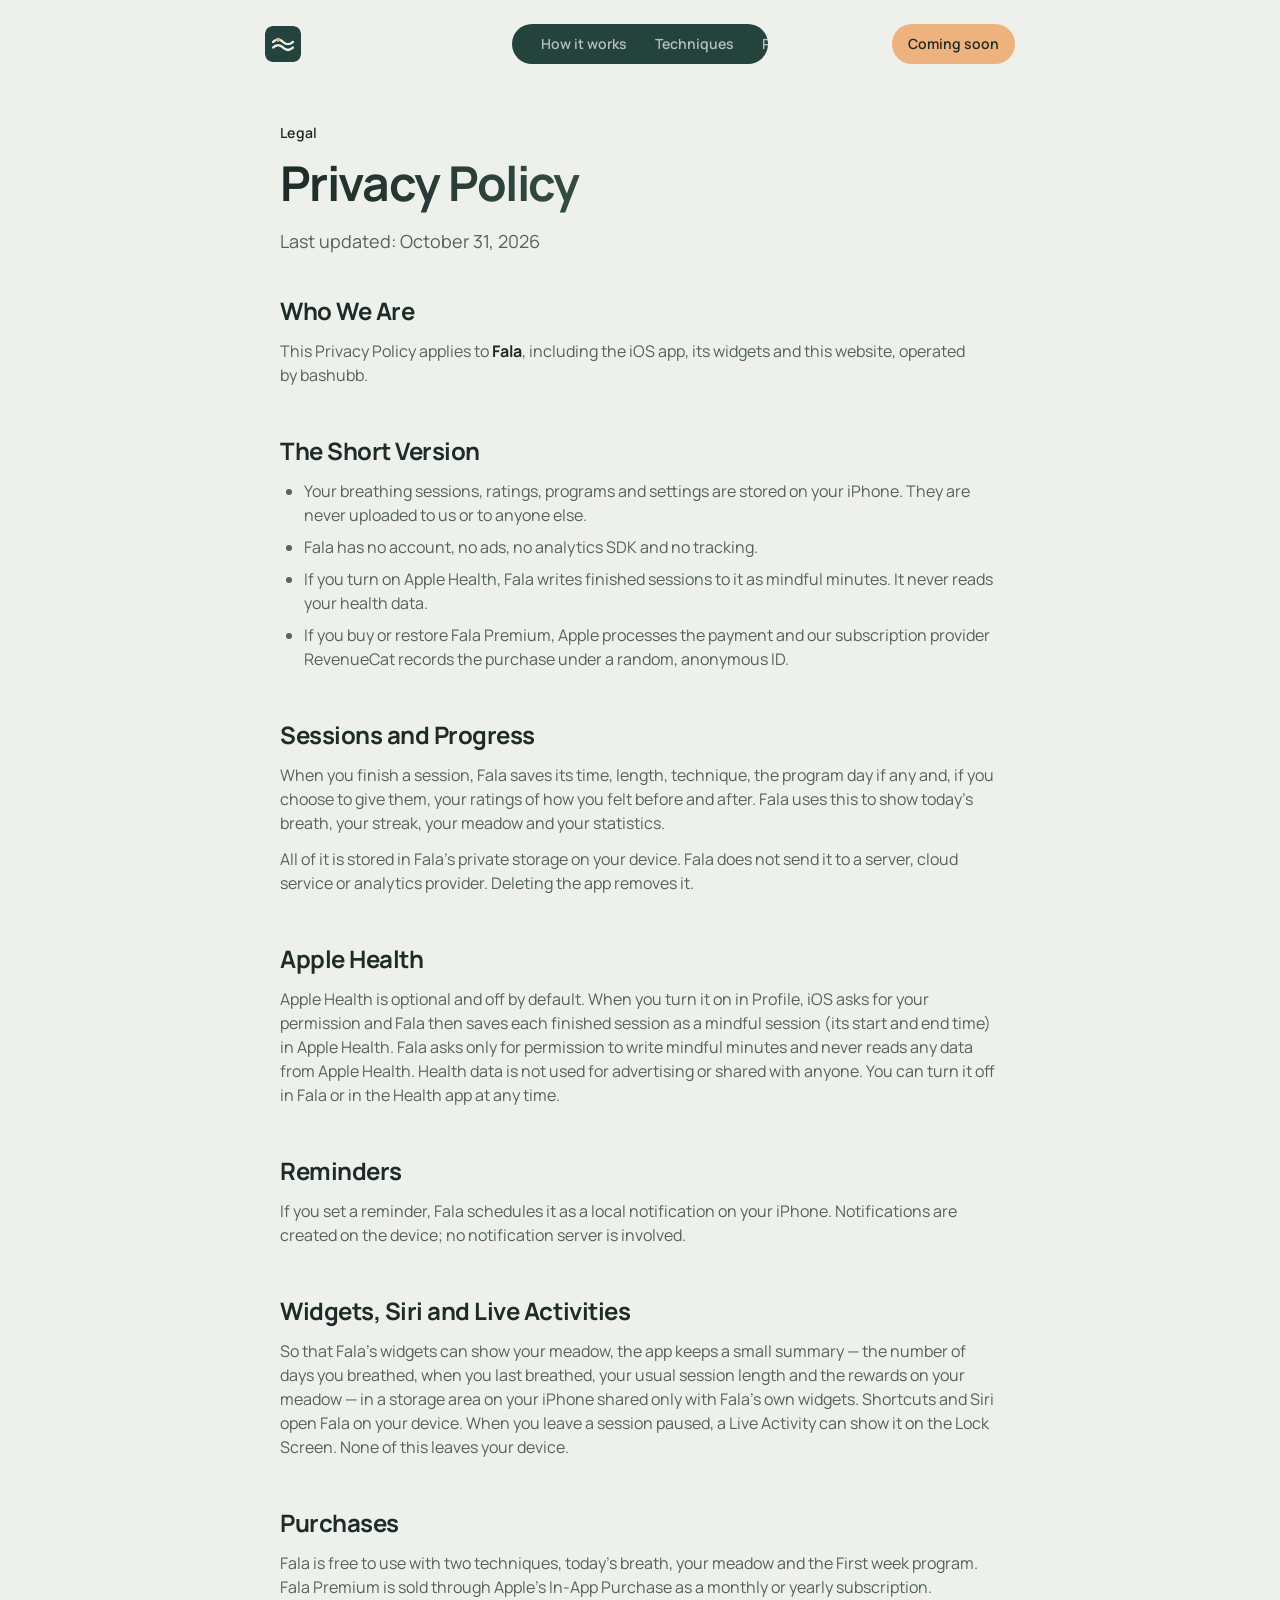
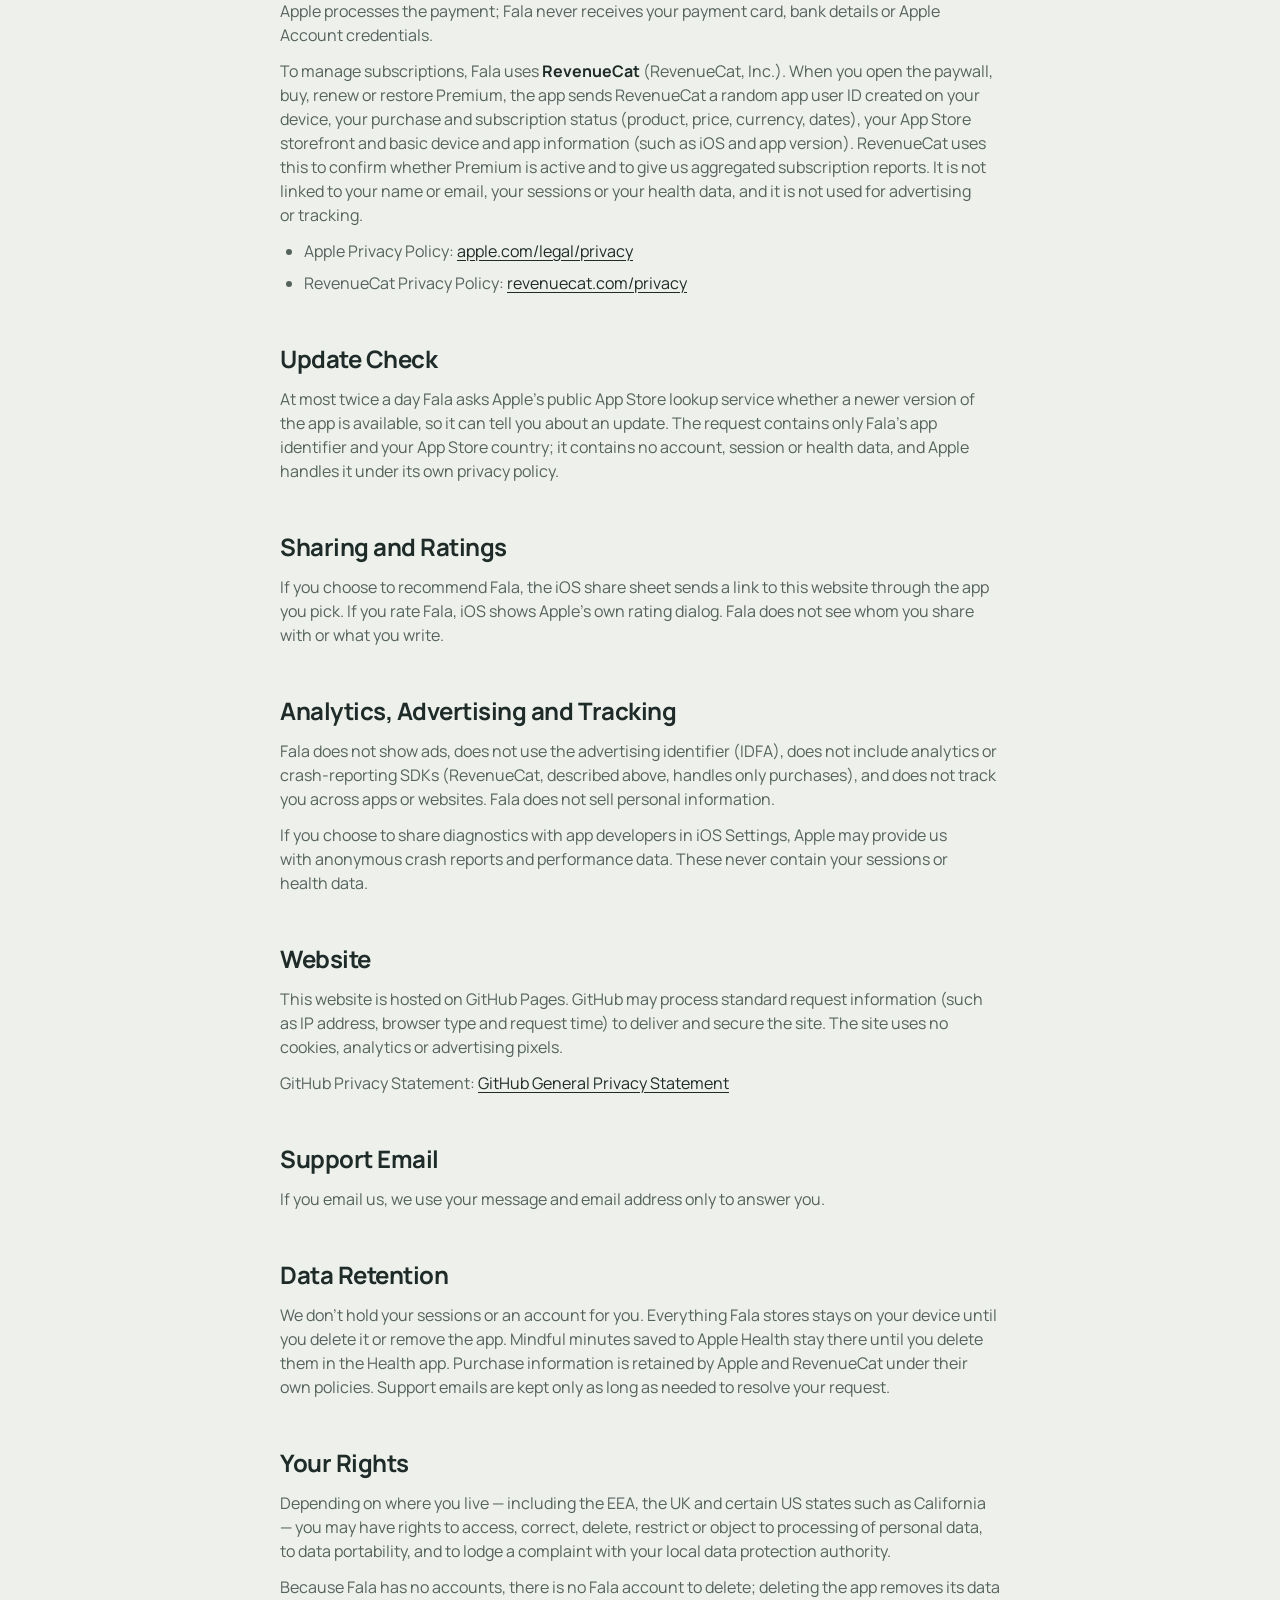
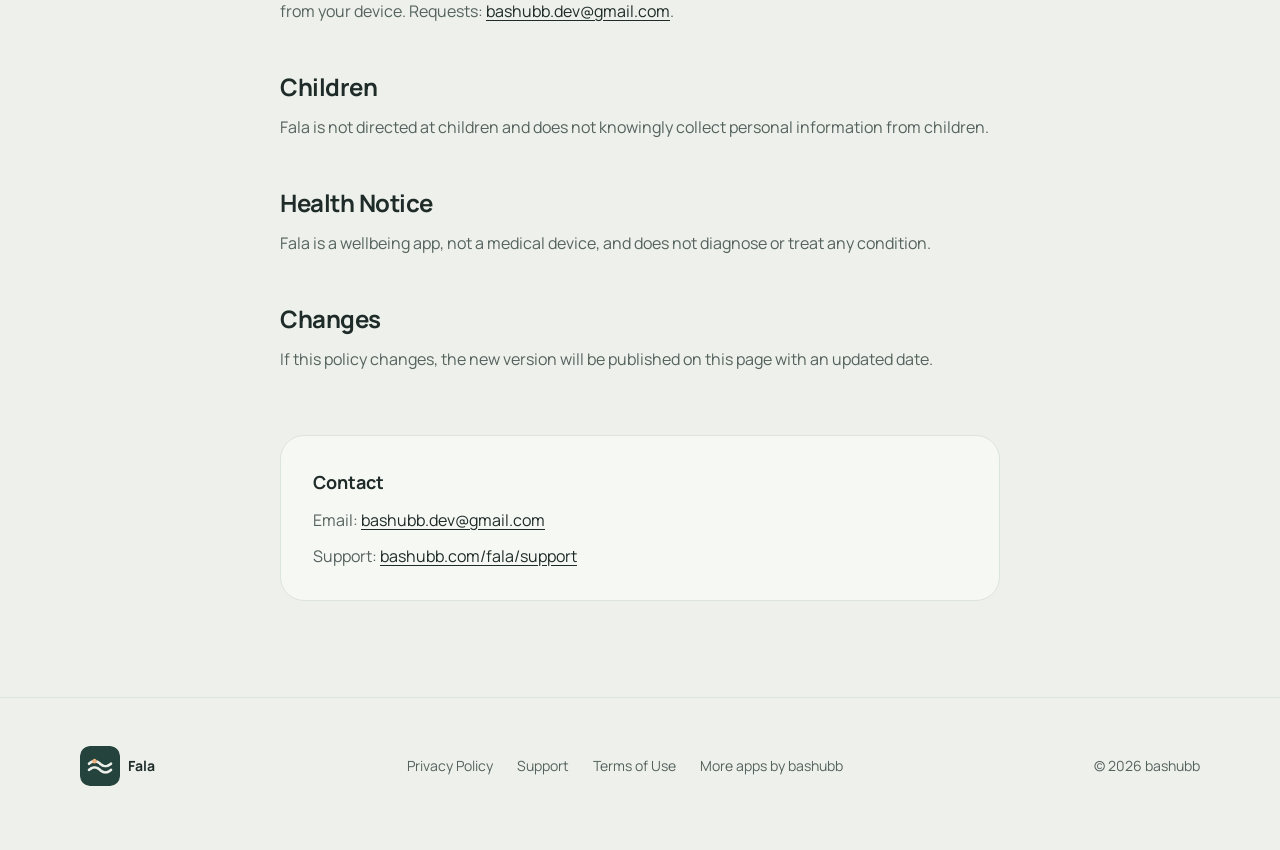
==== commit c7f6b002: "Privacy: update check against the App Store, sharing and ratings Co-Authored-By: Claude Opus 5.5 <no" ====
--- a/docs/privacy/index.html
+++ b/docs/privacy/index.html
@@ -52,7 +52,7 @@
   <div class="wrap doc">
     <span class="eyebrow">Legal</span>
     <h1 class="hero-title">Privacy Policy</h1>
-    <p class="lead">Last updated: October 26, 2026</p>
+    <p class="lead">Last updated: October 31, 2026</p>
   </div>
 </section>
 <section class="doc-body">
@@ -82,6 +82,10 @@
 <li>Apple Privacy Policy: <a href="https://www.apple.com/legal/privacy/" rel="noopener">apple.com/legal/privacy</a></li>
 <li>RevenueCat Privacy Policy: <a href="https://www.revenuecat.com/privacy/" rel="noopener">revenuecat.com/privacy</a></li>
 </ul>
+<h2>Update Check</h2>
+<p>At most twice a day Fala asks Apple’s public App Store lookup service whether a newer version of the app is available, so it can tell you about an update. The request contains only Fala’s app identifier and your App Store country; it contains no account, session or health data, and Apple handles it under its own privacy policy.</p>
+<h2>Sharing and Ratings</h2>
+<p>If you choose to recommend Fala, the iOS share sheet sends a link to this website through the app you pick. If you rate Fala, iOS shows Apple’s own rating dialog. Fala does not see whom you share with or what you write.</p>
 <h2>Analytics, Advertising and Tracking</h2>
 <p>Fala does not show ads, does not use the advertising identifier (IDFA), does not include analytics or crash-reporting SDKs (RevenueCat, described above, handles only purchases), and does not track you across apps or websites. Fala does not sell personal information.</p>
 <p>If you choose to share diagnostics with app developers in iOS Settings, Apple may provide us with anonymous crash reports and performance data. These never contain your sessions or health data.</p>
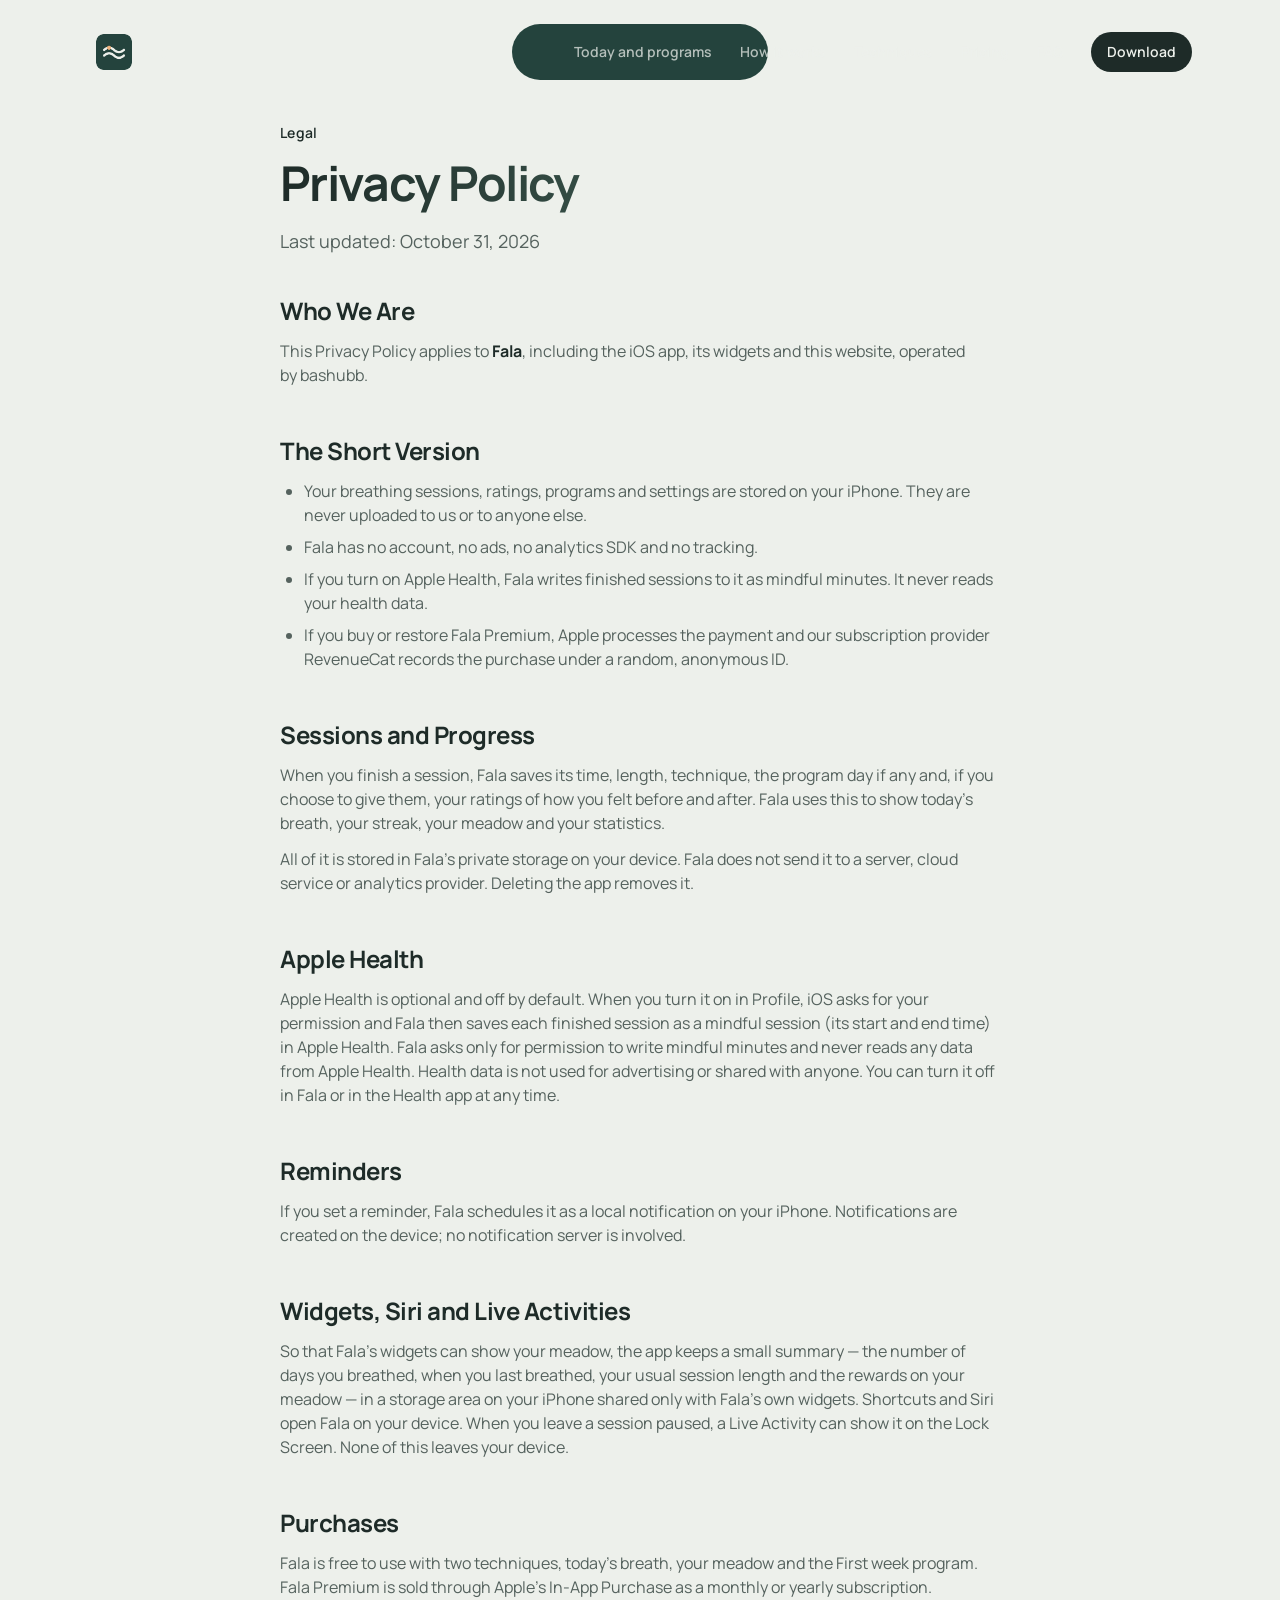
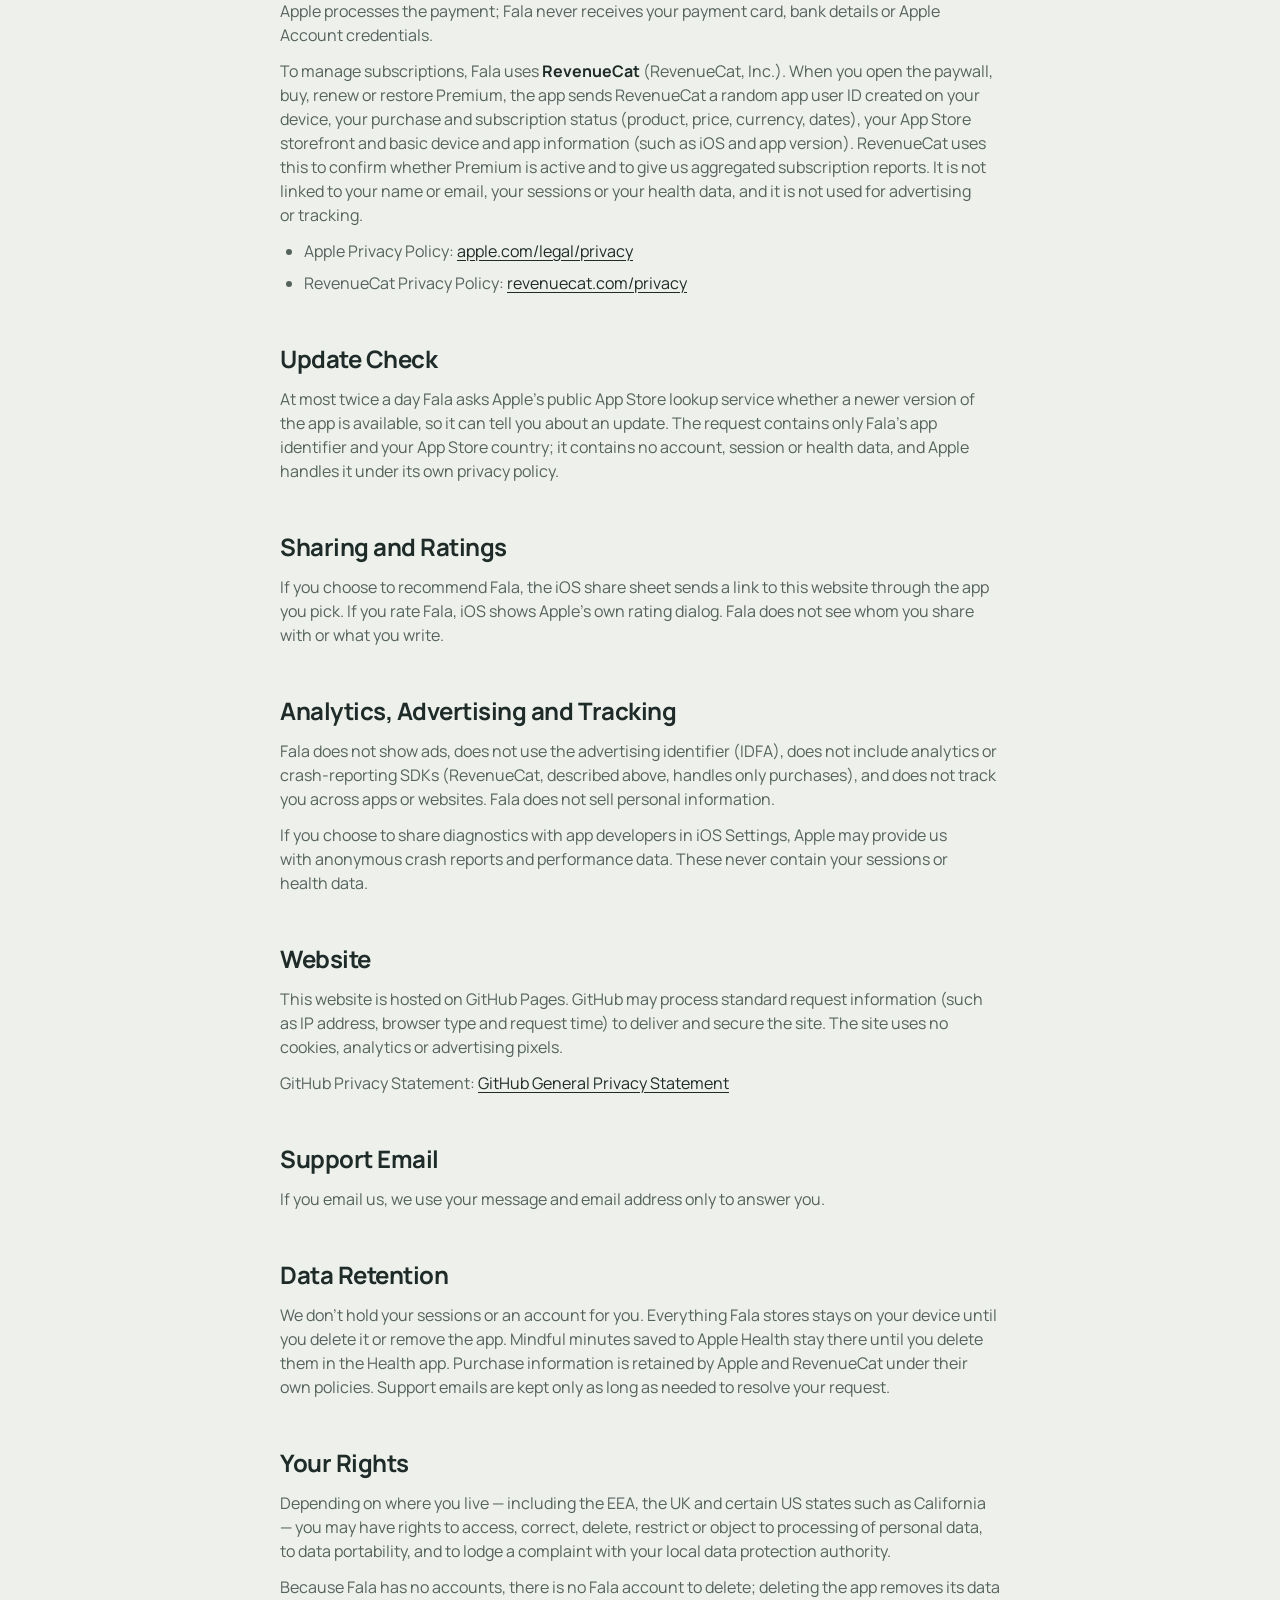
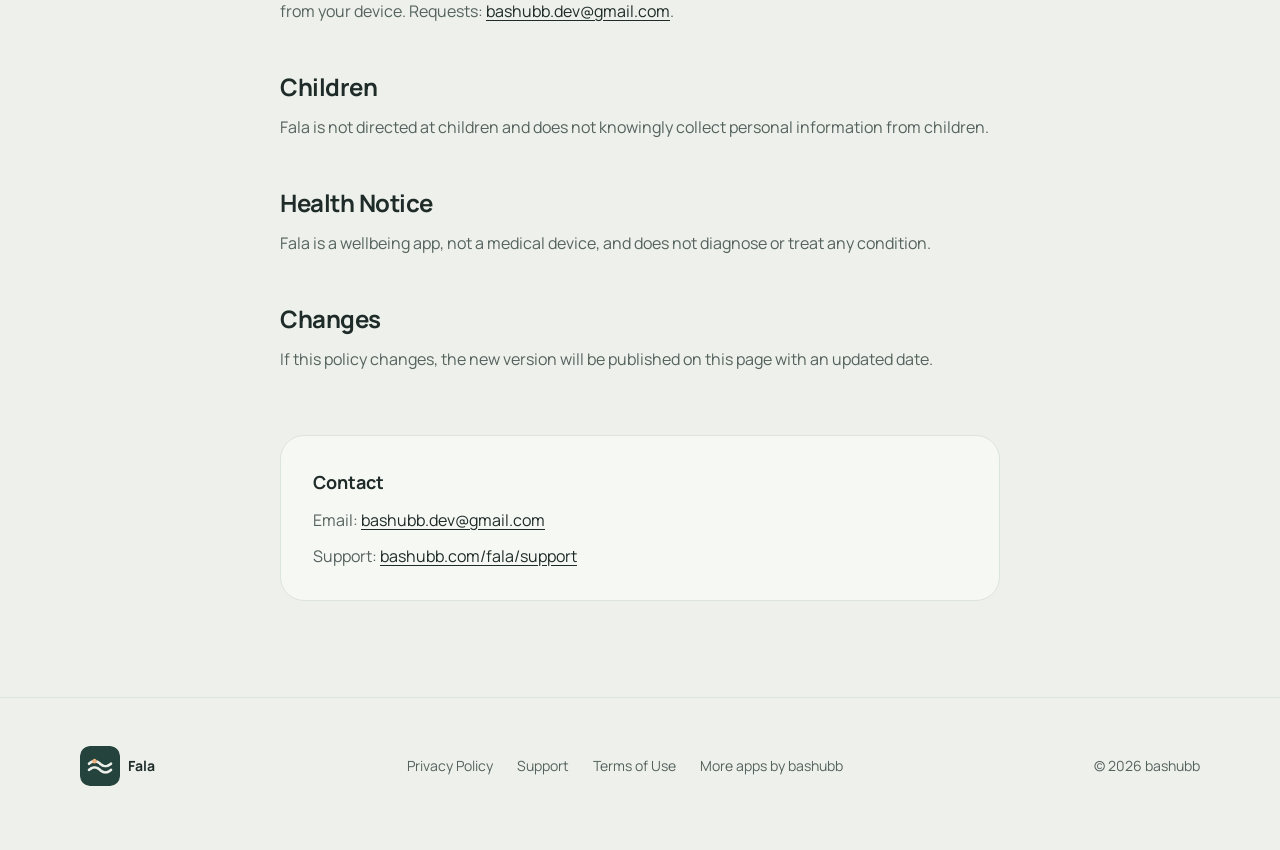
==== commit 83b01d65: "Fala is live: App Store link instead of Coming soon Co-Authored-By: Claude Opus 5.5 <noreply@anthrop" ====
--- a/docs/privacy/index.html
+++ b/docs/privacy/index.html
@@ -1,5 +1,5 @@
 <!doctype html>
-<html lang="en" class="no-js" data-store="soon">
+<html lang="en" class="no-js" data-store="live">
 <head>
 <meta charset="utf-8">
 <meta name="viewport" content="width=device-width, initial-scale=1">
@@ -35,7 +35,7 @@
     <a href="../#faq">FAQ</a>
   </div>
   <span class="btn sm cta when-soon" aria-disabled="true">Coming soon</span>
-  <a class="btn sm cta when-live" href="https://apps.apple.com/us/search?term=Fala%20breathing" data-store-link>Download</a>
+  <a class="btn sm cta when-live" href="https://apps.apple.com/app/id6825029130" data-store-link>Download</a>
   <button class="burger" type="button" aria-expanded="false" aria-controls="menu" aria-label="Open menu"><span></span><span></span></button>
 </nav>
 <div class="menu" id="menu">
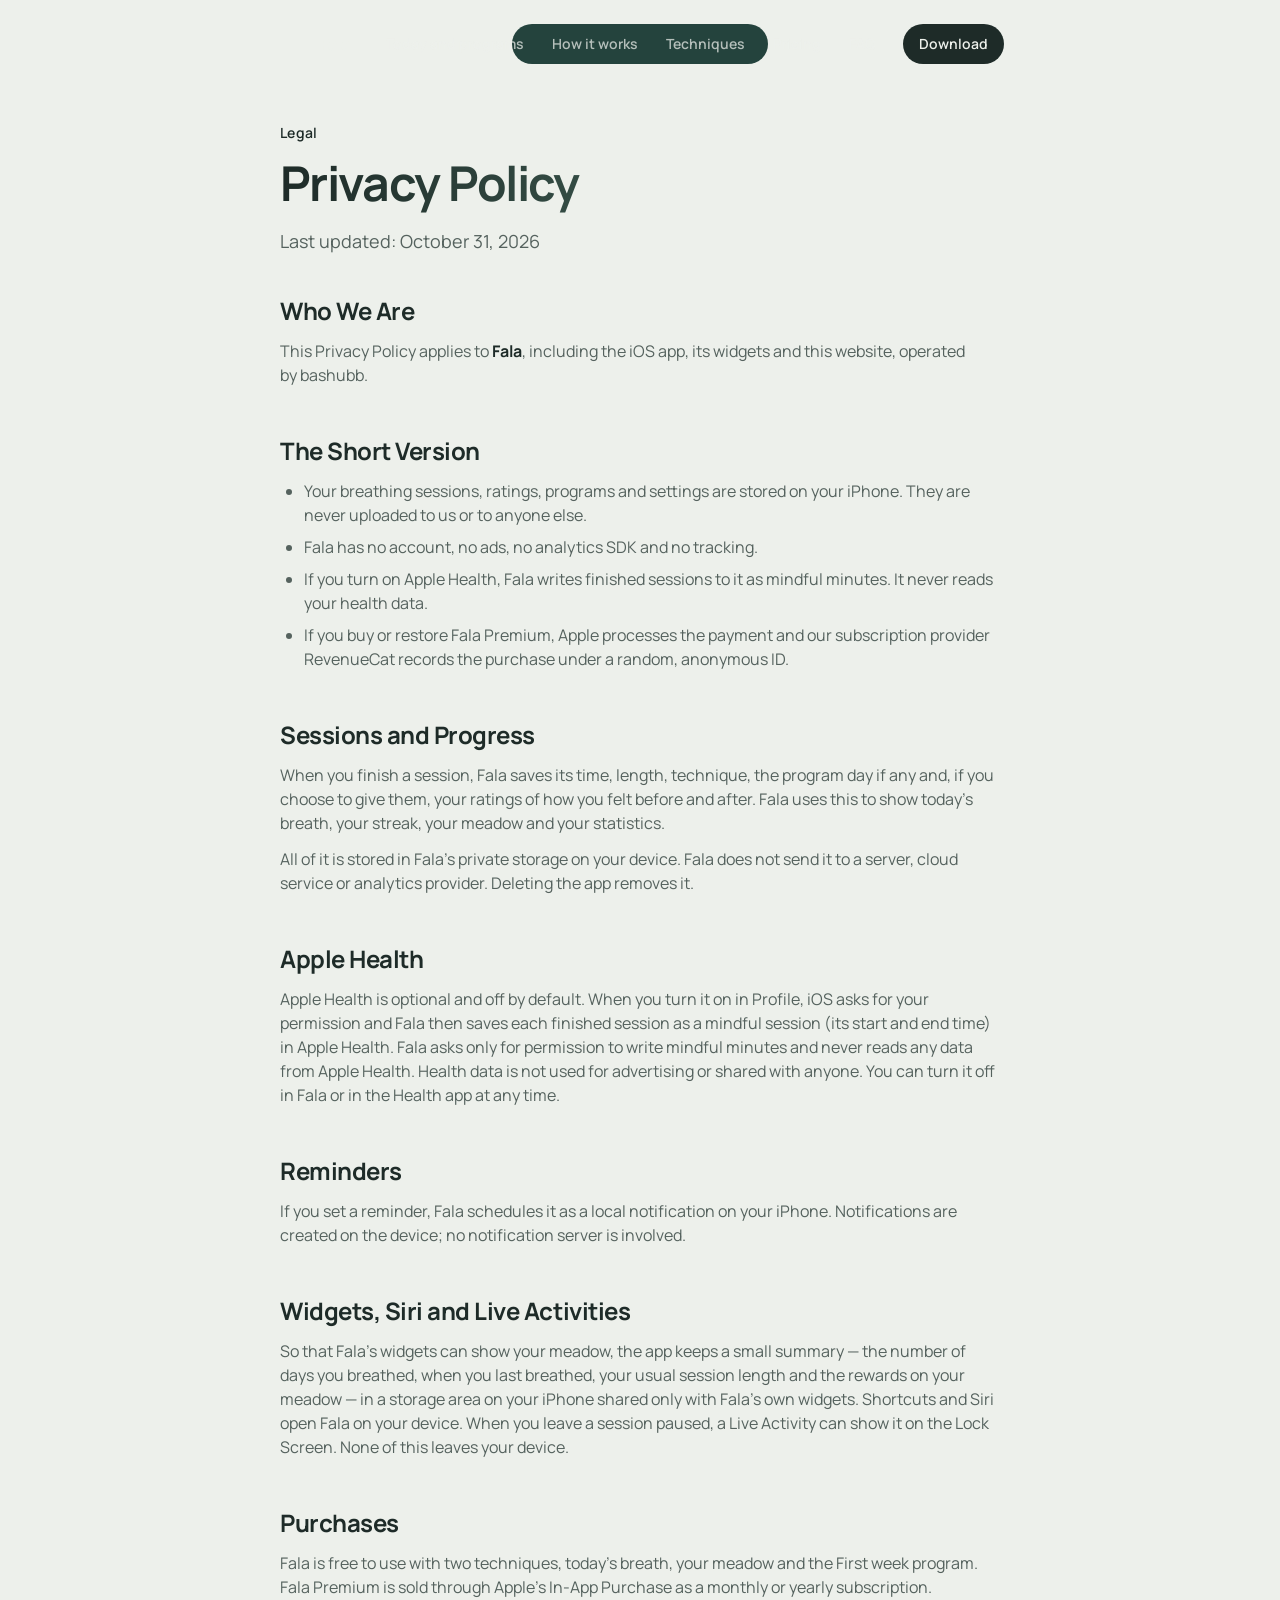
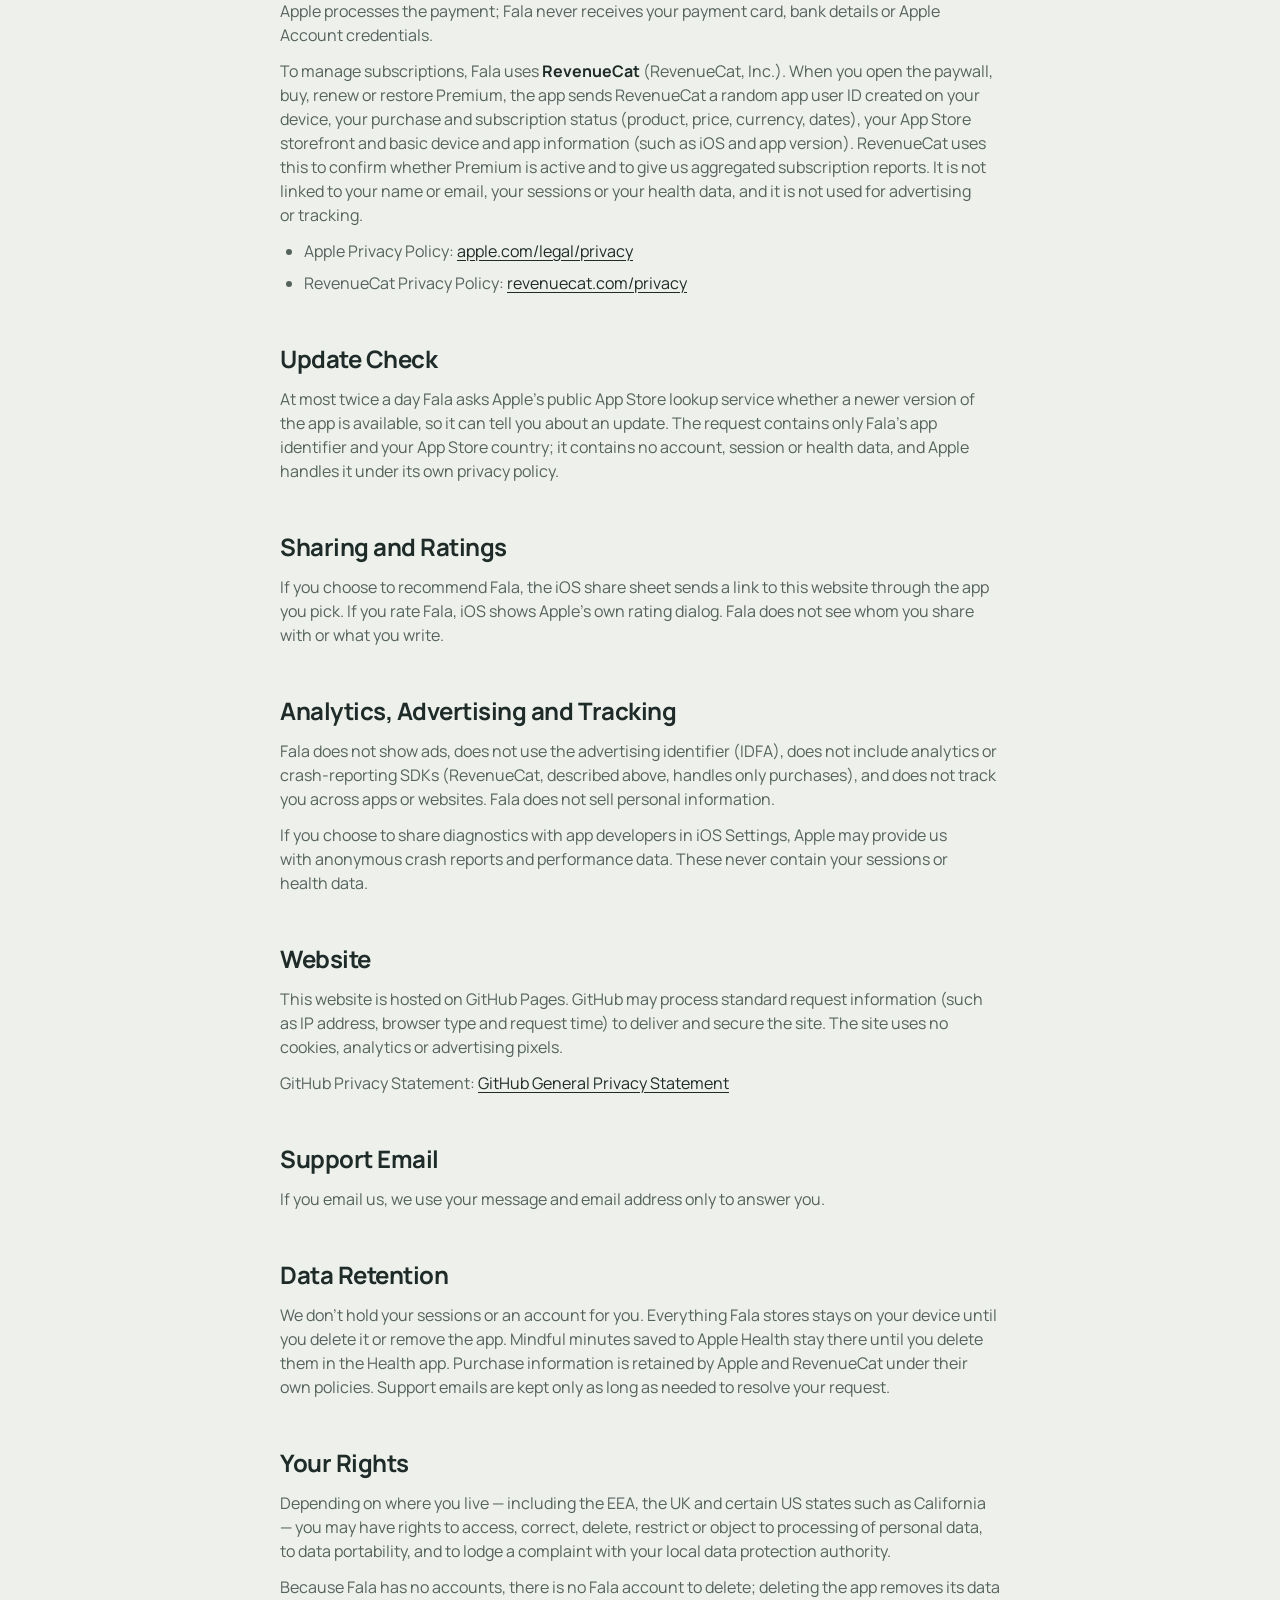
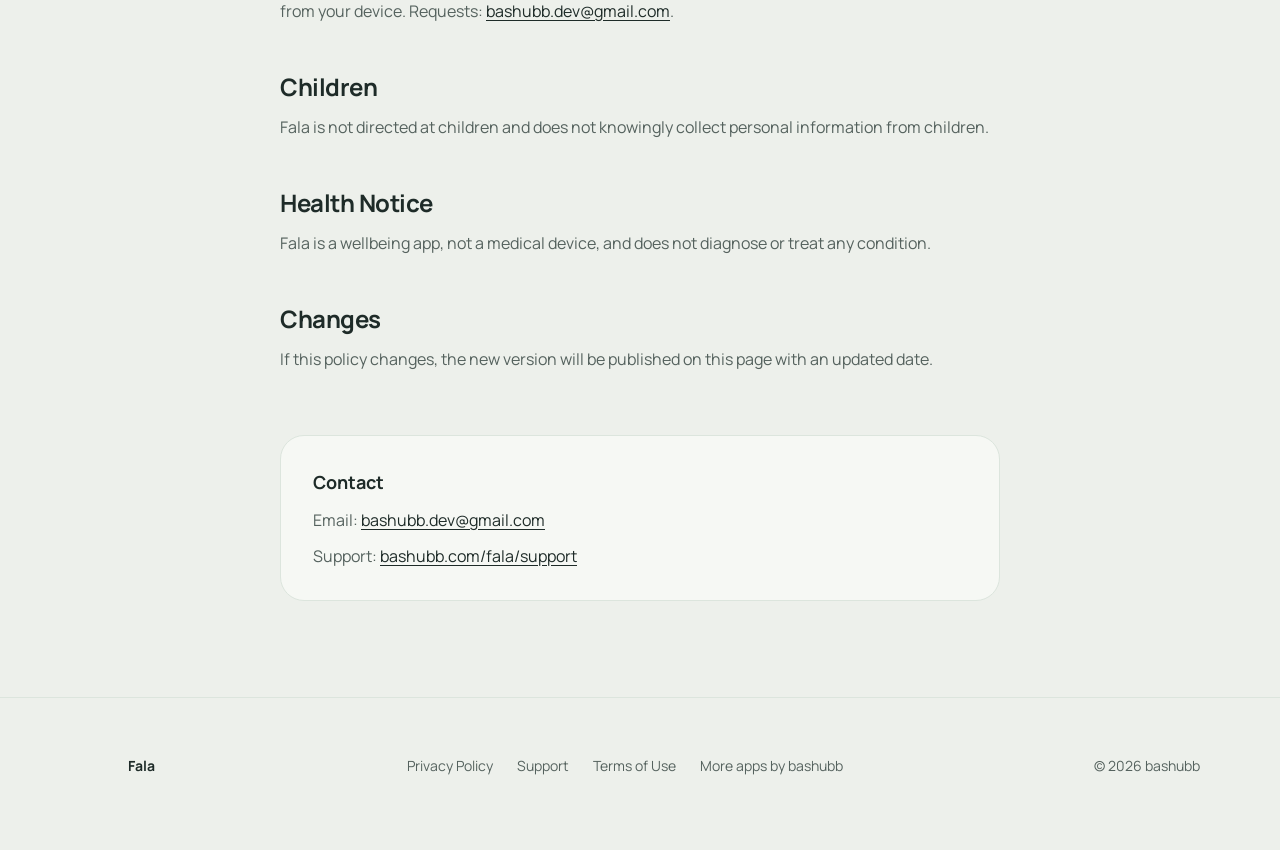
==== commit 79ea2410: "Fala in motion: the film opens the phone page and has its own section on desktop; Download stays in " ====
--- a/docs/privacy/index.html
+++ b/docs/privacy/index.html
@@ -19,8 +19,8 @@
 <link rel="apple-touch-icon" href="../assets/fav/apple-touch-icon.png">
 <meta name="theme-color" content="#edf0eb">
 <link rel="preload" href="../assets/fonts/manrope-latin.woff2" as="font" type="font/woff2" crossorigin>
-<link rel="stylesheet" href="../assets/landing.css?v=1">
-<link rel="stylesheet" href="../assets/fala.css?v=1">
+<link rel="stylesheet" href="../assets/landing.css?v=2">
+<link rel="stylesheet" href="../assets/fala.css?v=2">
 </head>
 <body>
 <a class="skip" href="#main">Skip to content</a>
@@ -126,6 +126,6 @@
     <span>© 2026 bashubb</span>
   </div>
 </footer>
-<script src="../assets/landing.js?v=1"></script>
+<script src="../assets/landing.js?v=2"></script>
 </body>
 </html>
--- a/docs/assets/landing.css
+++ b/docs/assets/landing.css
@@ -150,7 +150,8 @@
 .burger[aria-expanded="true"] span:nth-child(1) { transform: translateY(4px) rotate(45deg); }
 .burger[aria-expanded="true"] span:nth-child(2) { transform: translateY(-4px) rotate(-45deg); }
 @media (max-width: 820px) {
-  .island .links, .island .cta { display: none; }
+  .island .links { display: none; }
+  .island .cta { margin-left: auto; }           /* the download button stays in the bar on every screen */
   .island { gap: var(--s-200); }
   .burger { display: block; }
 }
@@ -327,7 +328,7 @@
 .island.docked:not(.solid)::after { opacity: 1; }
 .island.docked .island-row { padding-left: 0; padding-right: 0; }
 .island.docked .island-row .links { margin-left: auto; }
-@media (max-width: 820px) { .island.docked .island-row .burger { margin-left: auto; } }
+@media (max-width: 820px) { .island.docked .island-row .cta { margin-left: auto; } }
 @media (prefers-reduced-motion: reduce) { .island:not(.solid), .island:not(.solid)::before, .island-row { transition: none; } }
 @media (max-width: 720px) { .island:not(.solid), .island:not(.solid)::before, .island-row { transition: none; } }
 .settled { perspective: none !important; }
--- a/docs/assets/fala.css
+++ b/docs/assets/fala.css
@@ -204,3 +204,13 @@
   .how-m .m-txt > * { margin-inline: 0; }
   .split-phone .iphone { --w: calc((var(--m-room) - var(--s-600)) * 0.48); }
 }
+
+/* The film: desktop shows it in a card beside its copy; phones open the page with it (film-intro) */
+.film-intro { --film-bg: #24433d; --film-fg: #edf0eb; }
+@media (orientation: landscape) { .film-intro video { object-fit: contain; } }
+.film-grid { display: grid; grid-template-columns: minmax(0, 1fr) auto; gap: var(--s-800); align-items: center; }
+.film-grid .lead { max-width: 520px; }
+.film-card { --h: min(78vh, 760px); height: var(--h); width: calc(var(--h) * 9 / 16); border-radius: 40px; overflow: hidden; background: #24433d;
+  box-shadow: 0 40px 80px -40px rgba(30, 57, 52, 0.5); }
+.film-card video { display: block; width: 100%; height: 100%; object-fit: cover; }
+@media (max-width: 1000px) { .film-grid { grid-template-columns: 1fr; justify-items: center; text-align: center; } .film-sec .cta-row { justify-content: center; } }
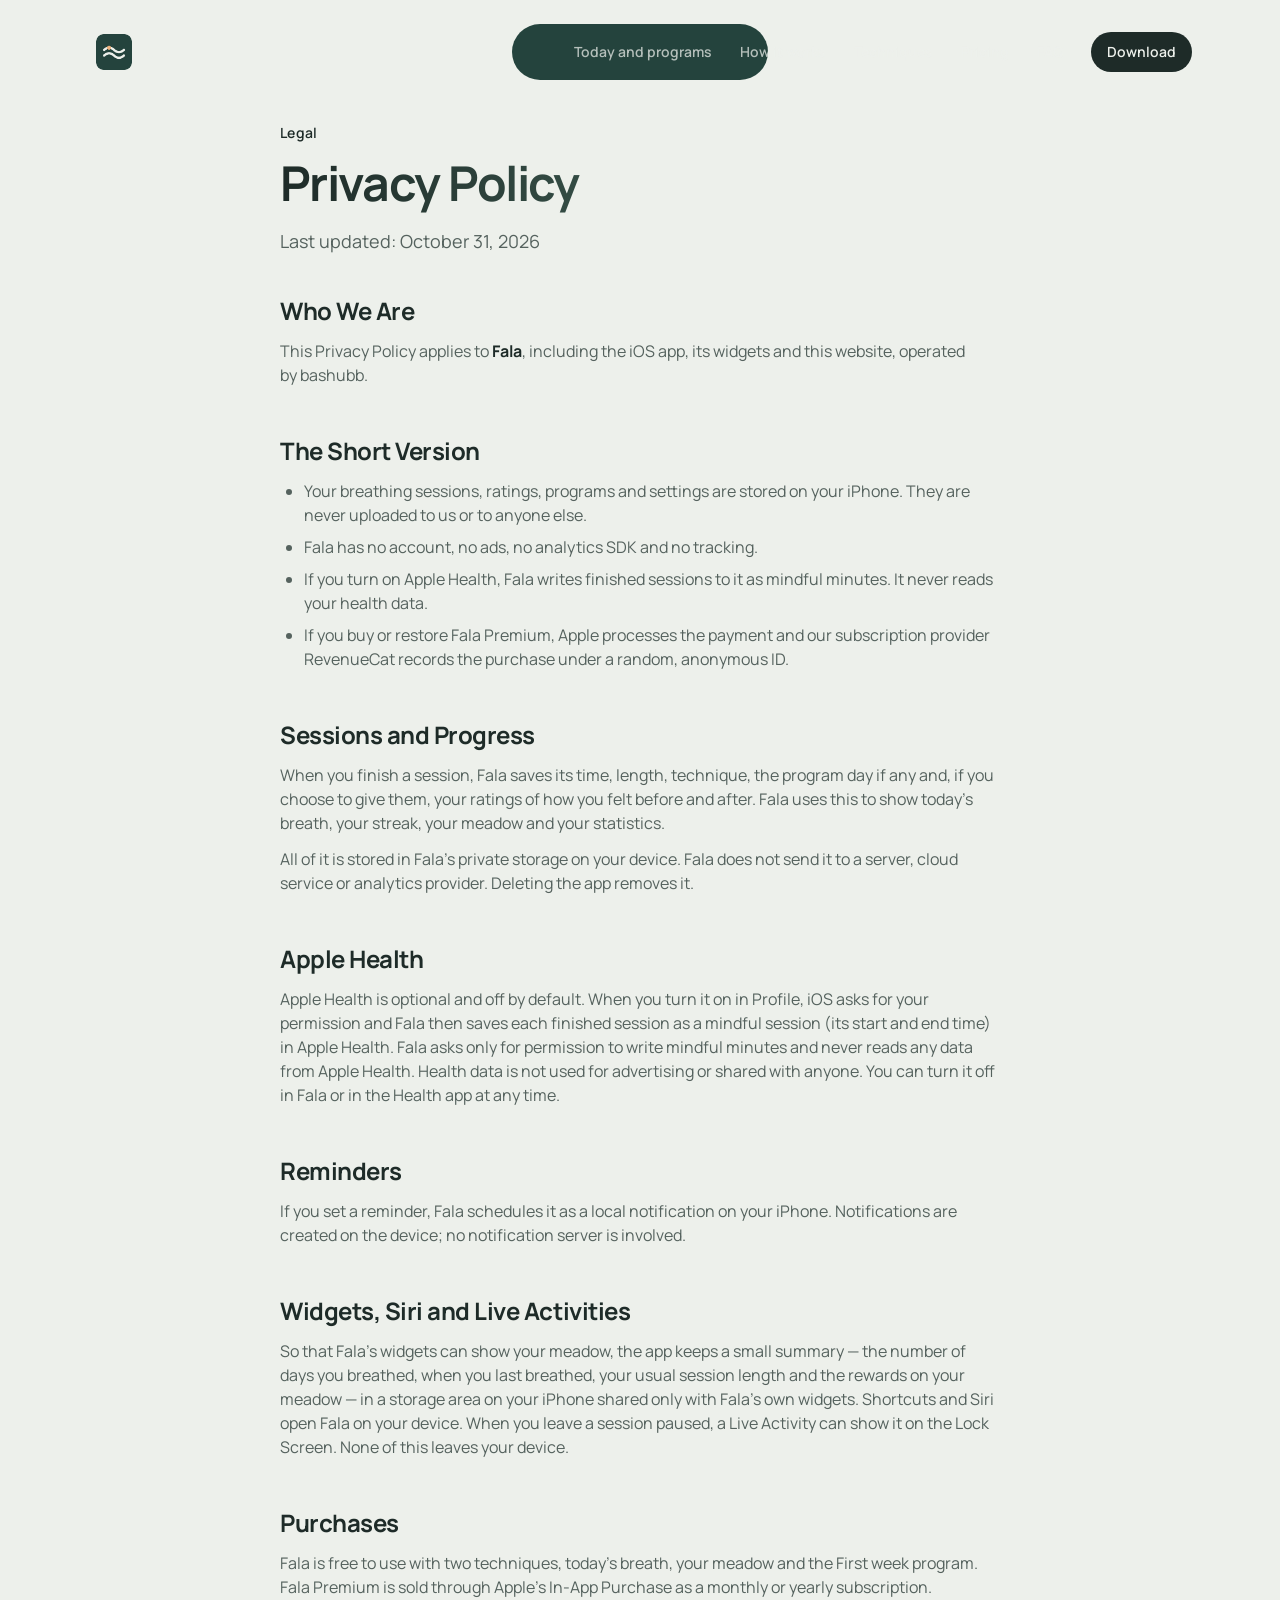
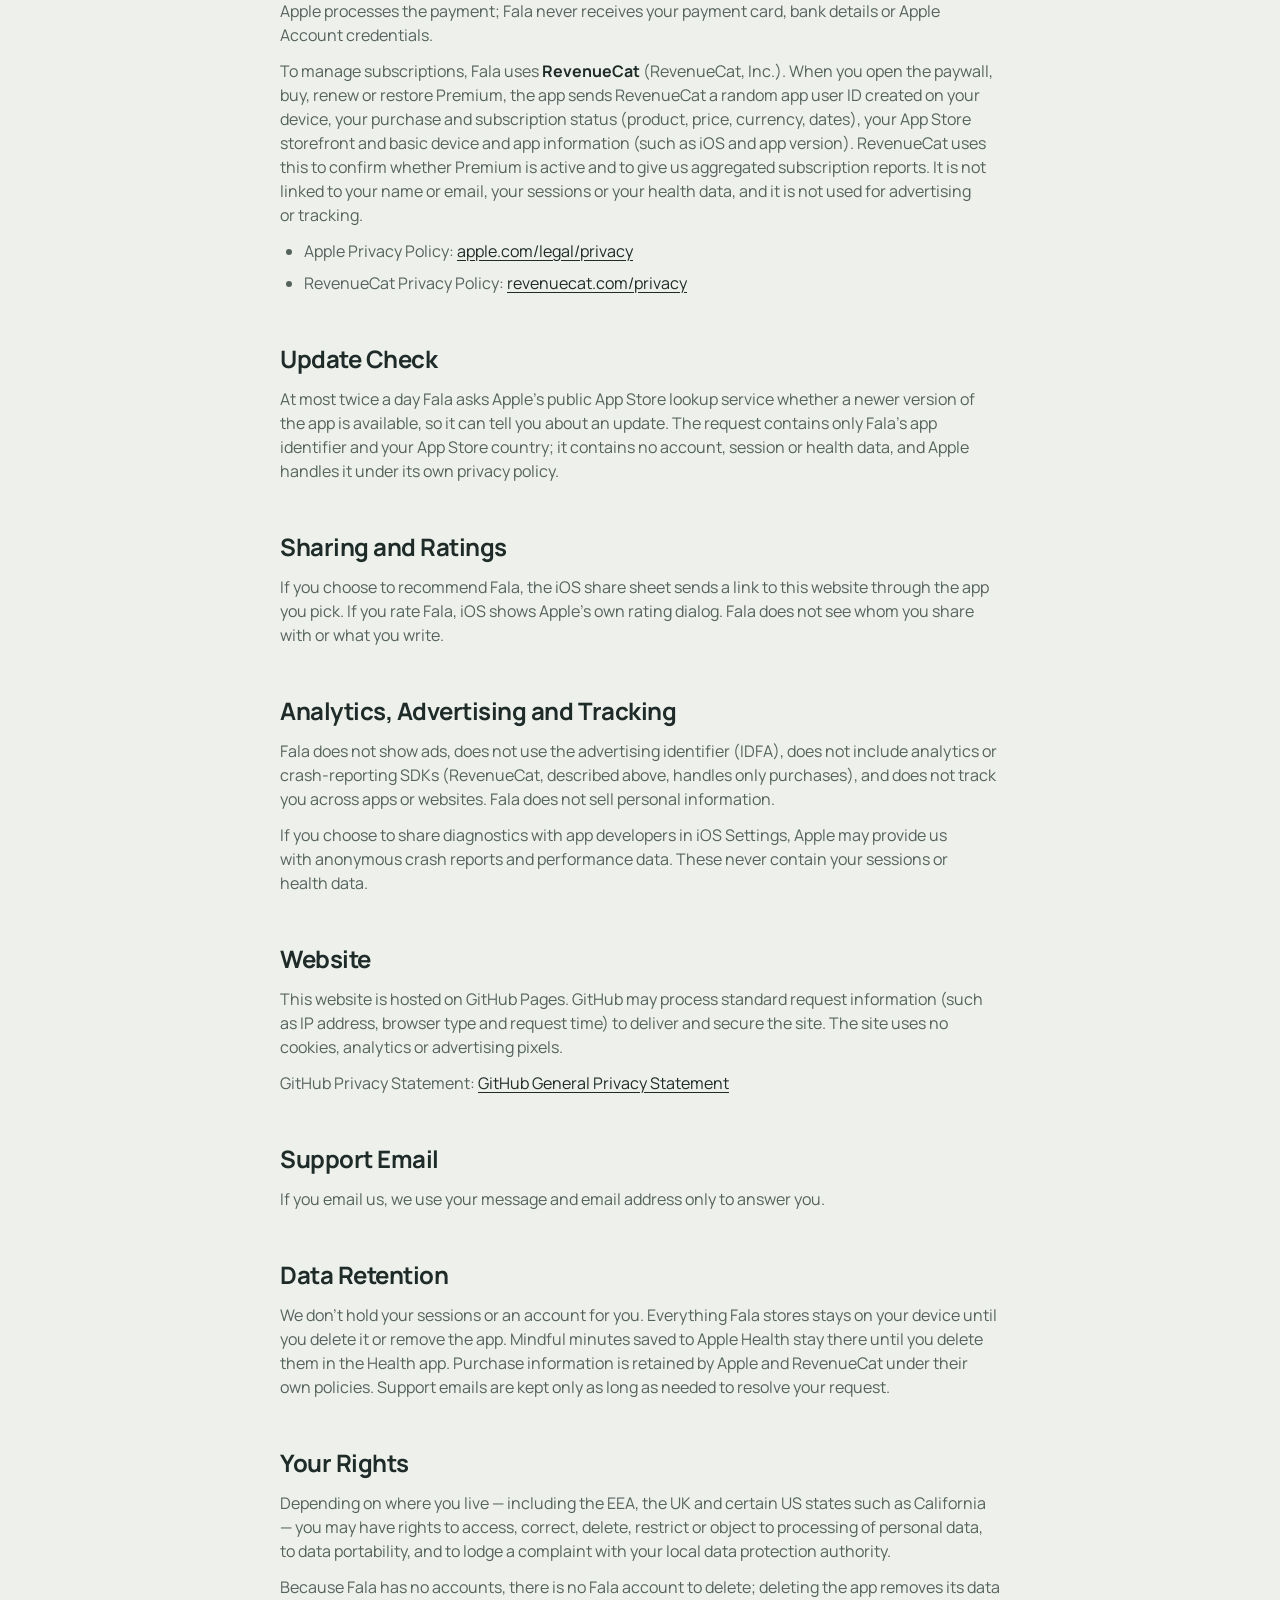
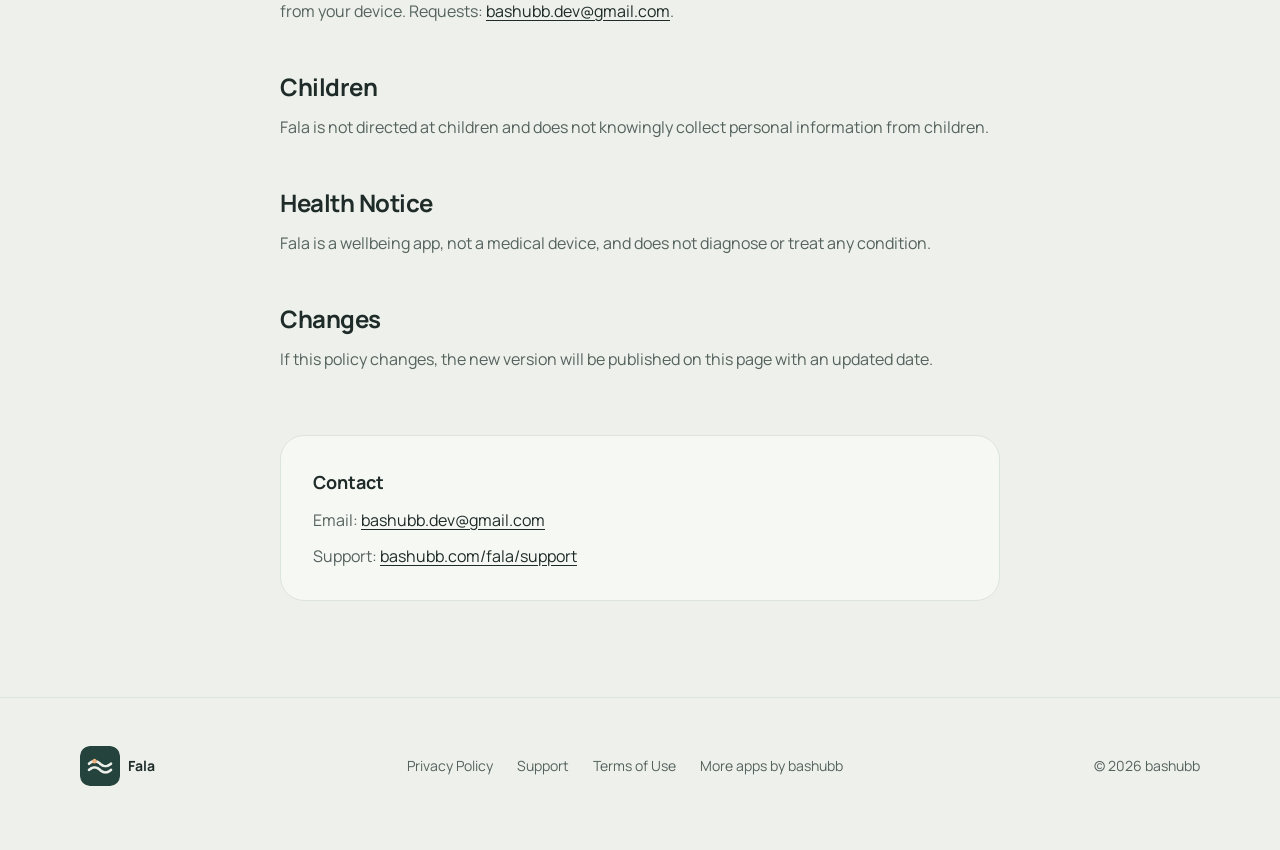
==== commit 115806a8: "Desktop film: a band in the session green, the film between its copy and four chapters that follow i" ====
--- a/docs/privacy/index.html
+++ b/docs/privacy/index.html
@@ -19,8 +19,8 @@
 <link rel="apple-touch-icon" href="../assets/fav/apple-touch-icon.png">
 <meta name="theme-color" content="#edf0eb">
 <link rel="preload" href="../assets/fonts/manrope-latin.woff2" as="font" type="font/woff2" crossorigin>
-<link rel="stylesheet" href="../assets/landing.css?v=2">
-<link rel="stylesheet" href="../assets/fala.css?v=2">
+<link rel="stylesheet" href="../assets/landing.css?v=3">
+<link rel="stylesheet" href="../assets/fala.css?v=3">
 </head>
 <body>
 <a class="skip" href="#main">Skip to content</a>
@@ -126,6 +126,6 @@
     <span>© 2026 bashubb</span>
   </div>
 </footer>
-<script src="../assets/landing.js?v=2"></script>
+<script src="../assets/landing.js?v=3"></script>
 </body>
 </html>
--- a/docs/assets/fala.css
+++ b/docs/assets/fala.css
@@ -208,9 +208,36 @@
 /* The film: desktop shows it in a card beside its copy; phones open the page with it (film-intro) */
 .film-intro { --film-bg: #24433d; --film-fg: #edf0eb; }
 @media (orientation: landscape) { .film-intro video { object-fit: contain; } }
-.film-grid { display: grid; grid-template-columns: minmax(0, 1fr) auto; gap: var(--s-800); align-items: center; }
-.film-grid .lead { max-width: 520px; }
-.film-card { --h: min(78vh, 760px); height: var(--h); width: calc(var(--h) * 9 / 16); border-radius: 40px; overflow: hidden; background: #24433d;
-  box-shadow: 0 40px 80px -40px rgba(30, 57, 52, 0.5); }
+.film-band { background: #24433d; color: #edf0eb; padding: var(--s-900) 0; }
+.film-grid { display: grid; grid-template-columns: minmax(0, 1fr) auto minmax(0, 1fr); grid-template-areas: "copy film chap";
+  gap: var(--s-700); align-items: center; }
+.film-copy { grid-area: copy; }
+.film-band .eyebrow { color: var(--apricot); }
+.film-band .title { color: #edf0eb; }
+.film-band .lead { color: rgba(237, 240, 235, 0.72); max-width: 440px; }
+.film-card { grid-area: film; --h: min(78vh, 760px); height: var(--h); width: calc(var(--h) * 9 / 16); border-radius: 40px; overflow: hidden;
+  background: #24433d; box-shadow: 0 0 0 1px rgba(237, 240, 235, 0.1), 0 40px 80px -40px rgba(0, 0, 0, 0.45); }
 .film-card video { display: block; width: 100%; height: 100%; object-fit: cover; }
-@media (max-width: 1000px) { .film-grid { grid-template-columns: 1fr; justify-items: center; text-align: center; } .film-sec .cta-row { justify-content: center; } }
+.chapters { grid-area: chap; list-style: none; margin: 0; padding: 0; display: grid; gap: var(--s-100); }
+.chapter { position: relative; display: grid; grid-template-columns: 48px minmax(0, 1fr); gap: var(--s-200); align-items: start; width: 100%;
+  padding: var(--s-200); border: 0; border-radius: 24px; background: transparent; color: rgba(237, 240, 235, 0.62); text-align: left;
+  font: inherit; cursor: pointer; transition: background-color 400ms var(--ease), color 400ms var(--ease); }
+@media (hover: hover) and (pointer: fine) { .chapter:hover { color: #edf0eb; } }
+.chapter.on { background: rgba(237, 240, 235, 0.07); color: #edf0eb; }
+.chapter .ic { display: inline-flex; width: 48px; height: 48px; align-items: center; justify-content: center; border-radius: 9999px;
+  background: rgba(237, 240, 235, 0.08); color: #edf0eb; transition: background-color 400ms var(--ease), color 400ms var(--ease); }
+.chapter .ic svg { width: 22px; height: 22px; }
+.chapter.on .ic { background: var(--apricot); color: var(--text); }
+.chapter .txt { display: grid; gap: var(--s-25); }
+.chapter .txt b { font-size: 18px; line-height: 24px; font-weight: 700; }
+.chapter .txt span { font-size: 14px; line-height: 20px; }
+.chapter .bar { grid-column: 2; height: 3px; border-radius: 3px; background: rgba(237, 240, 235, 0.12); overflow: hidden; }
+.chapter .bar::after { content: ""; display: block; height: 100%; width: calc(var(--p, 0) * 100%); background: var(--apricot); }
+@media (max-width: 1180px) {
+  .film-grid { grid-template-columns: minmax(0, 1fr) auto; grid-template-areas: "copy film" "chap film"; row-gap: var(--s-400); align-items: start; }
+  .film-copy { align-self: end; }
+  .chapters { grid-template-columns: 1fr 1fr; }
+  .chapter { grid-template-columns: 40px minmax(0, 1fr); gap: var(--s-100); padding: var(--s-100) var(--s-200) var(--s-200); }
+  .chapter .ic { width: 40px; height: 40px; }
+  .chapter .txt span { font-size: 13px; line-height: 18px; }
+}
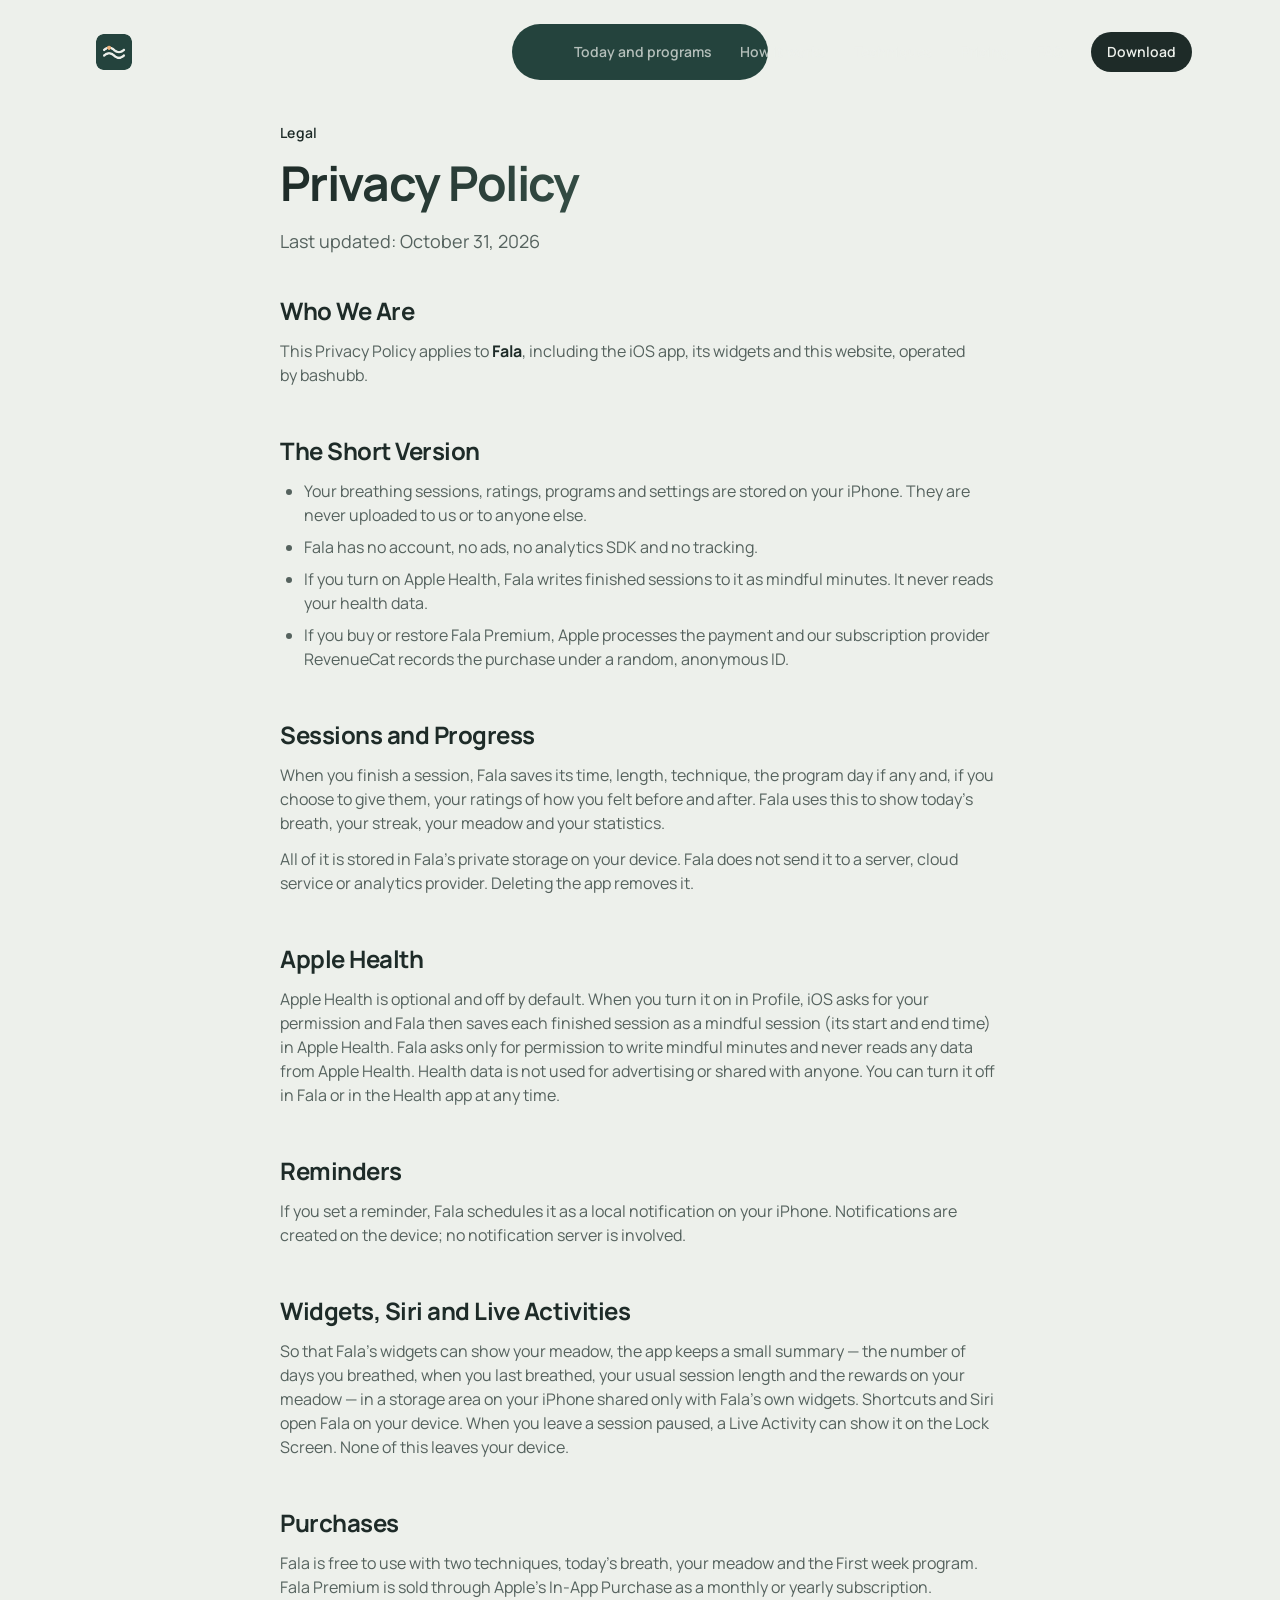
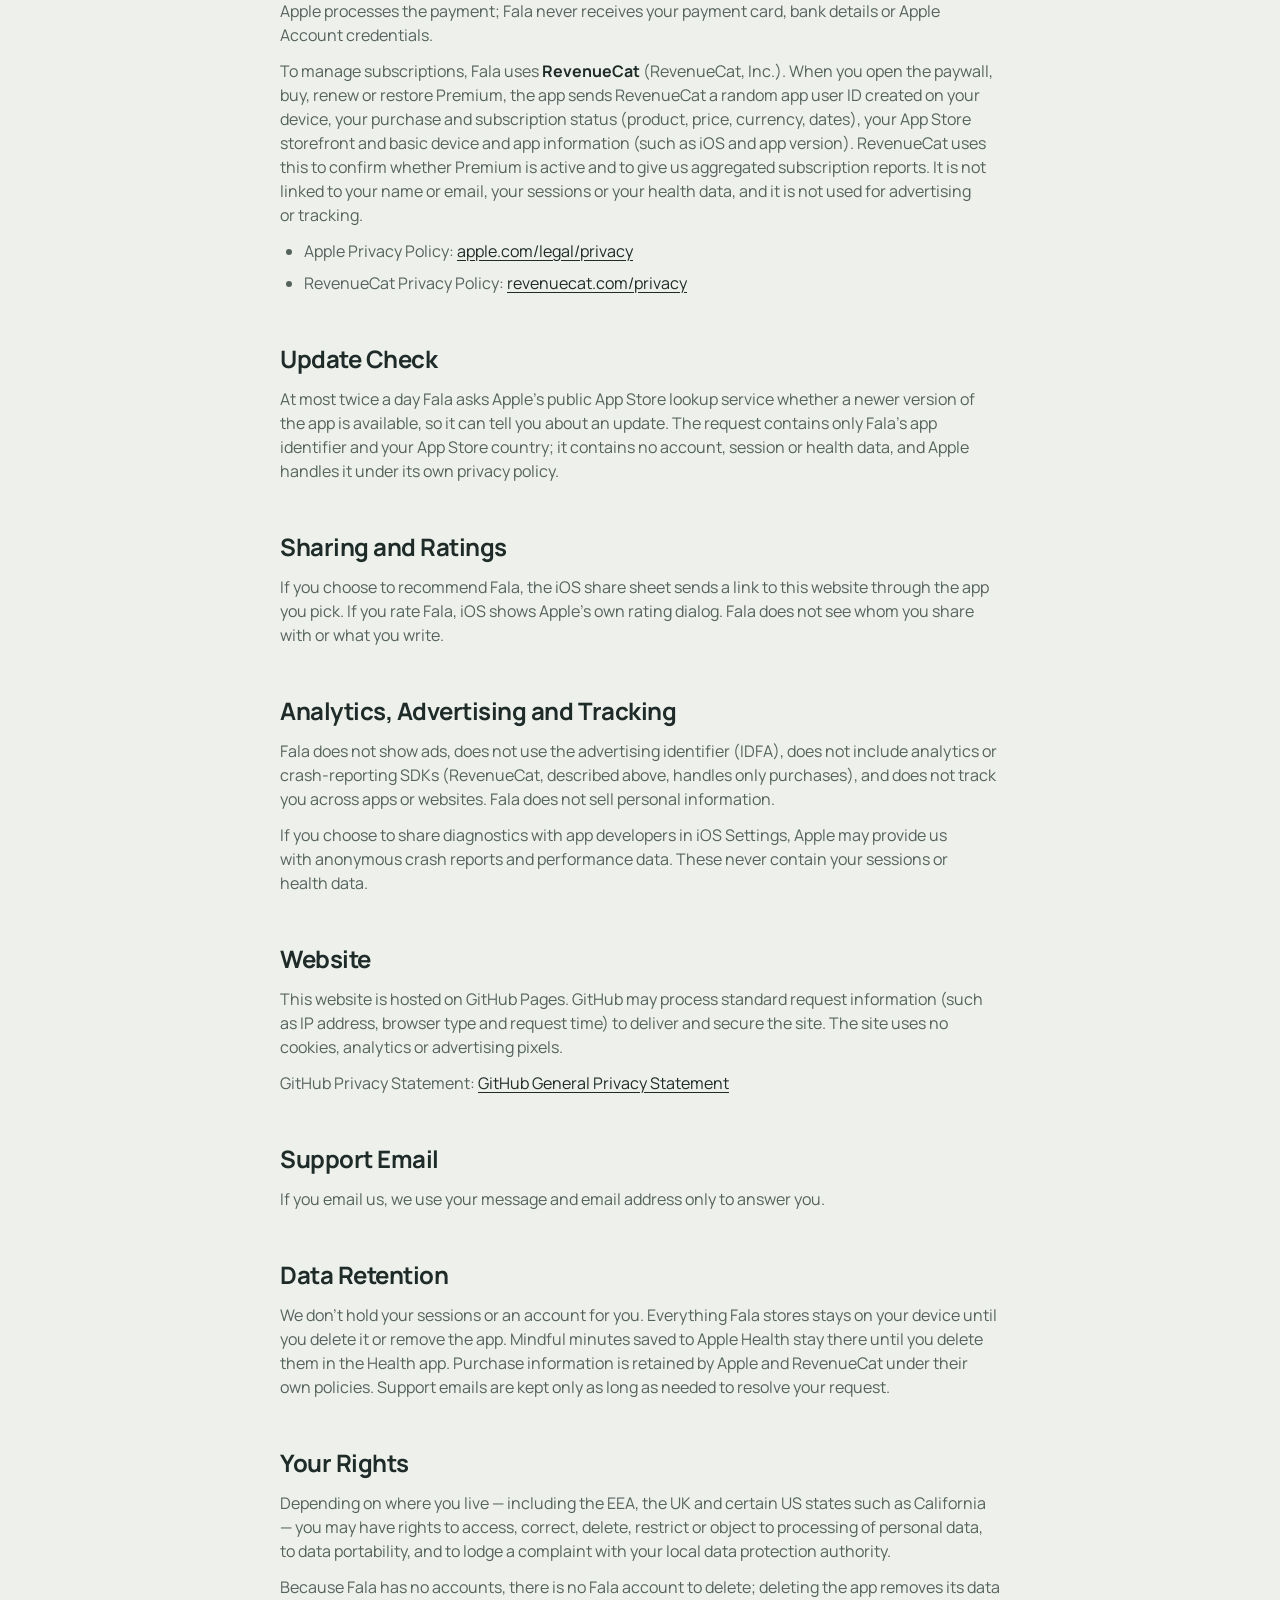
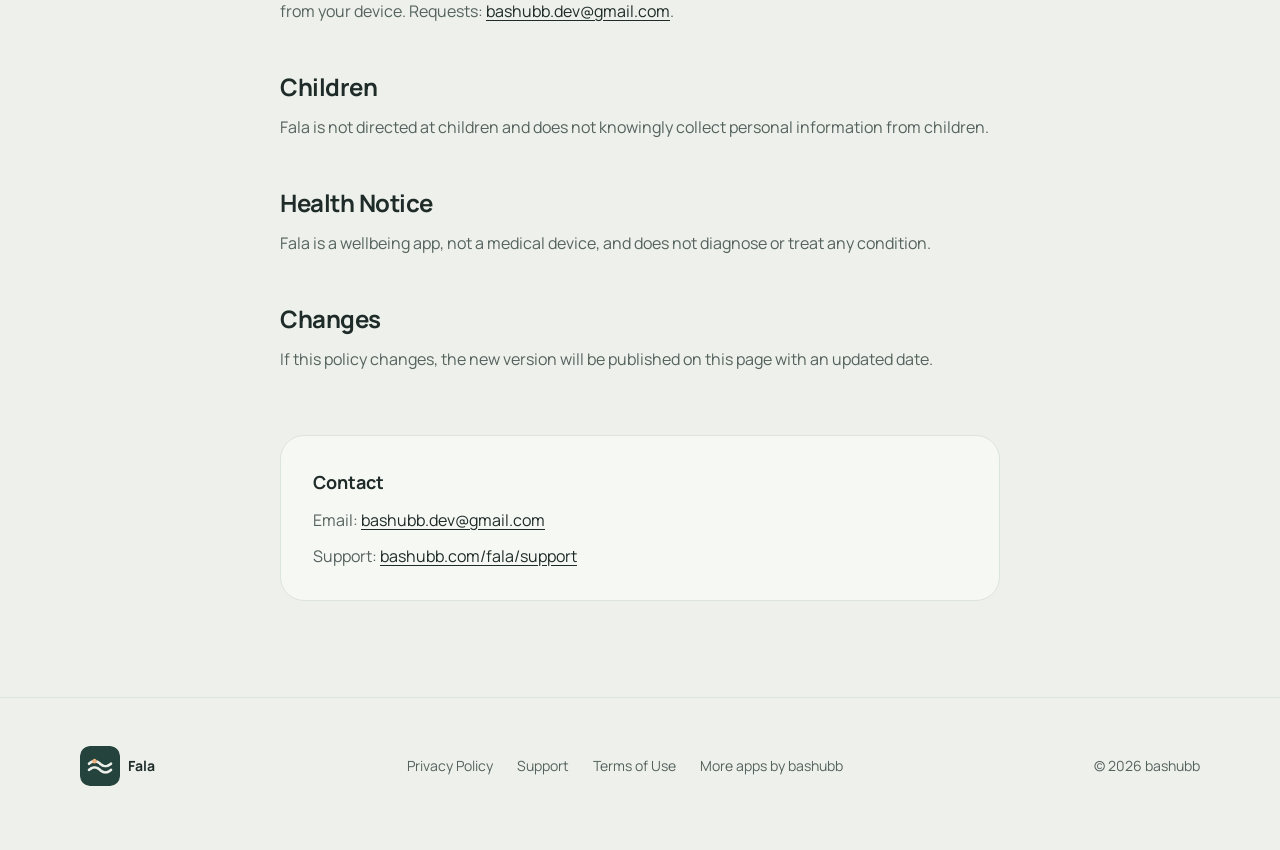
==== commit 841a3e37: "Desktop film: Sound familiar? as the first chapter, the lead no longer repeats it Co-Authored-By: Cl" ====
--- a/docs/privacy/index.html
+++ b/docs/privacy/index.html
@@ -19,8 +19,8 @@
 <link rel="apple-touch-icon" href="../assets/fav/apple-touch-icon.png">
 <meta name="theme-color" content="#edf0eb">
 <link rel="preload" href="../assets/fonts/manrope-latin.woff2" as="font" type="font/woff2" crossorigin>
-<link rel="stylesheet" href="../assets/landing.css?v=3">
-<link rel="stylesheet" href="../assets/fala.css?v=3">
+<link rel="stylesheet" href="../assets/landing.css?v=4">
+<link rel="stylesheet" href="../assets/fala.css?v=4">
 </head>
 <body>
 <a class="skip" href="#main">Skip to content</a>
@@ -126,6 +126,6 @@
     <span>© 2026 bashubb</span>
   </div>
 </footer>
-<script src="../assets/landing.js?v=3"></script>
+<script src="../assets/landing.js?v=4"></script>
 </body>
 </html>
--- a/docs/assets/fala.css
+++ b/docs/assets/fala.css
@@ -237,6 +237,7 @@
   .film-grid { grid-template-columns: minmax(0, 1fr) auto; grid-template-areas: "copy film" "chap film"; row-gap: var(--s-400); align-items: start; }
   .film-copy { align-self: end; }
   .chapters { grid-template-columns: 1fr 1fr; }
+  .chapters li:first-child { grid-column: 1 / -1; }
   .chapter { grid-template-columns: 40px minmax(0, 1fr); gap: var(--s-100); padding: var(--s-100) var(--s-200) var(--s-200); }
   .chapter .ic { width: 40px; height: 40px; }
   .chapter .txt span { font-size: 13px; line-height: 18px; }
